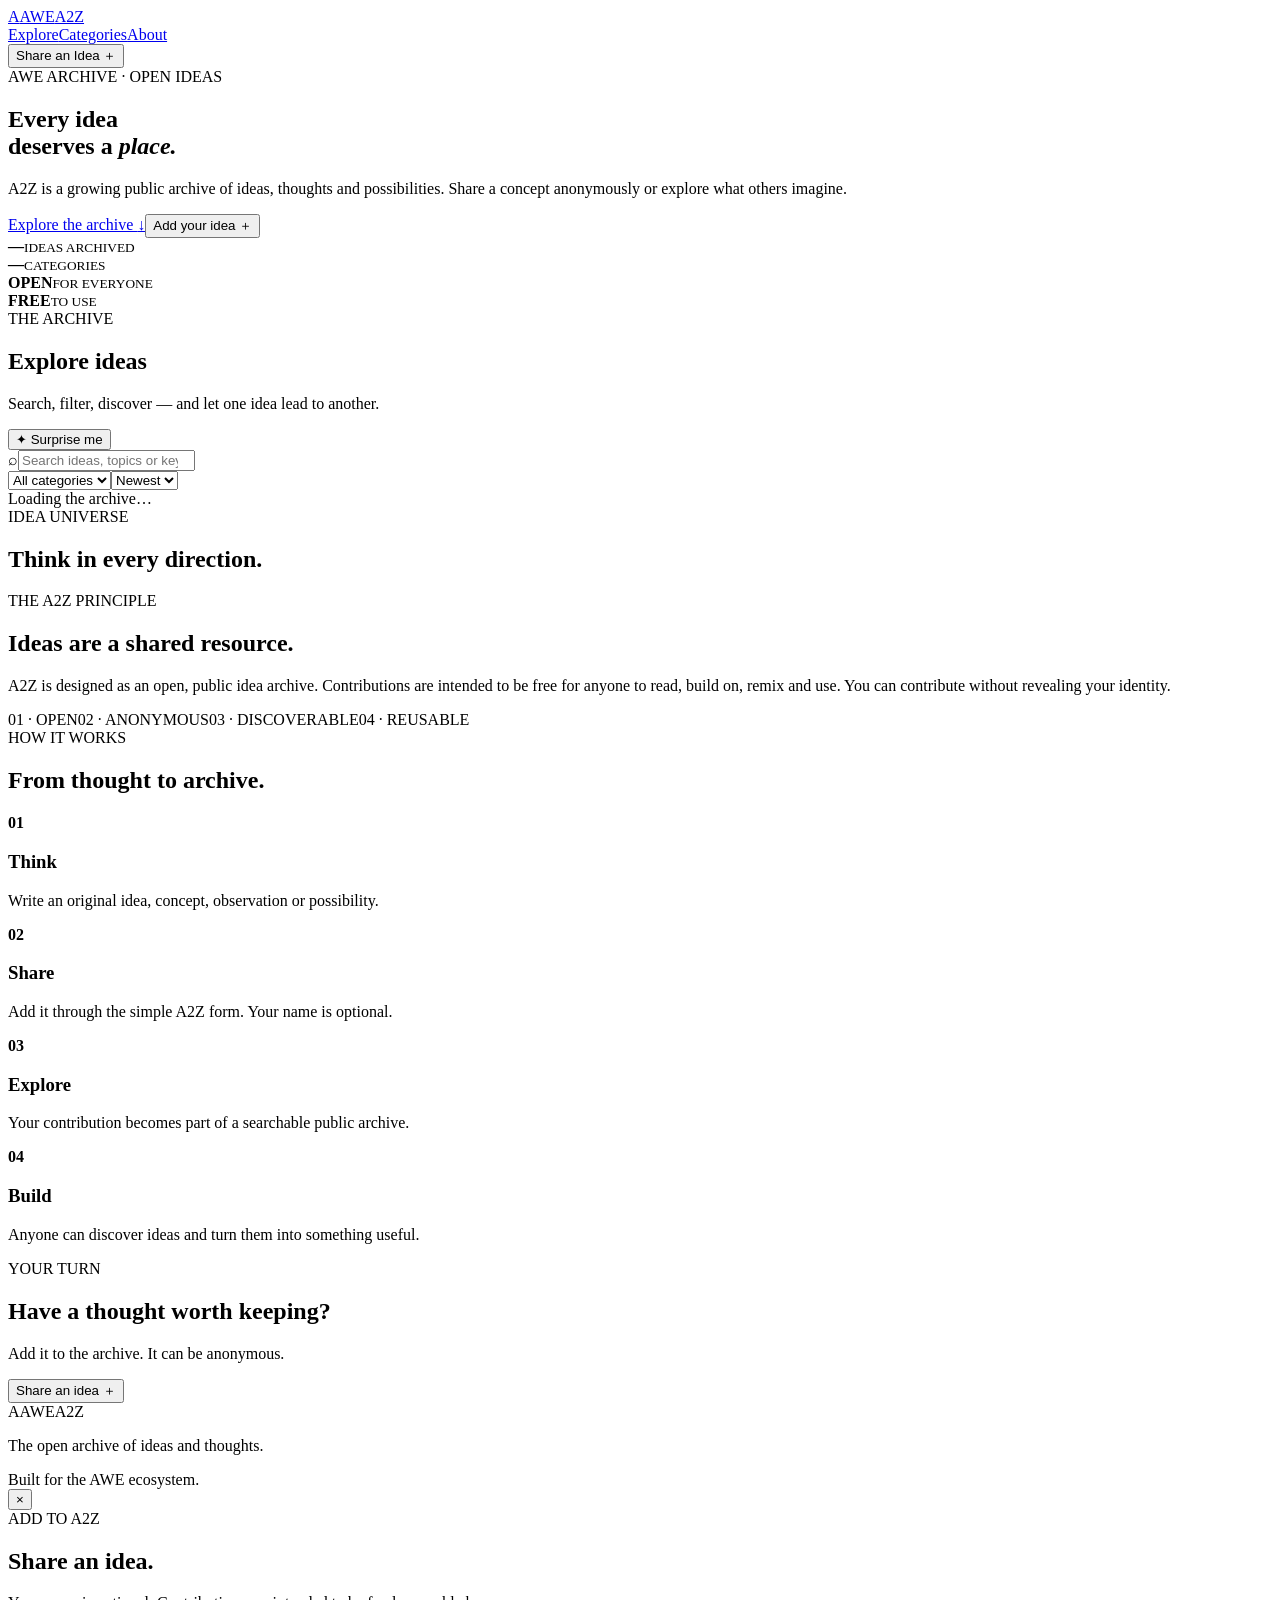
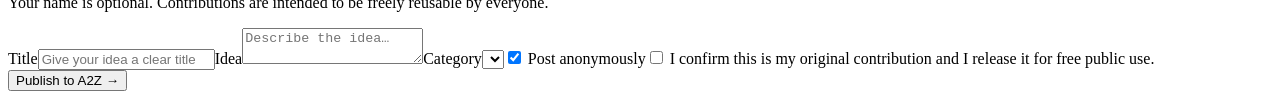
==== index.html @ e5ccdfbc "feat: create AWE A2Z idea archive UI" ====
<!doctype html>
<html lang="en">
<head>
<meta charset="utf-8">
<meta name="viewport" content="width=device-width,initial-scale=1">
<meta name="description" content="AWE A2Z — a global open idea and thought archive.">
<title>AWE A2Z — The Open Idea Archive</title>
<link rel="stylesheet" href="styles.css">
</head>
<body>
<div class="aurora aurora-a"></div><div class="aurora aurora-b"></div><div class="aurora aurora-c"></div>
<header class="nav glass">
  <a class="logo" href="#top"><span class="logo-mark">A</span><span>AWE<span class="accent">A2Z</span></span></a>
  <nav><a href="#ideas">Explore</a><a href="#categories">Categories</a><a href="#about">About</a></nav>
  <button class="btn btn-primary open-submit">Share an Idea <span>＋</span></button>
</header>
<main id="top">
<section class="hero">
  <div class="eyebrow">AWE ARCHIVE · OPEN IDEAS</div>
  <h1>Every idea<br>deserves a <em>place.</em></h1>
  <p class="hero-copy">A2Z is a growing public archive of ideas, thoughts and possibilities. Share a concept anonymously or explore what others imagine.</p>
  <div class="hero-actions"><a class="btn btn-primary" href="#ideas">Explore the archive <span>↓</span></a><button class="btn btn-glass open-submit">Add your idea <span>＋</span></button></div>
  <div class="stats glass"><div><strong id="count">—</strong><small>IDEAS ARCHIVED</small></div><div><strong id="catCount">—</strong><small>CATEGORIES</small></div><div><strong>OPEN</strong><small>FOR EVERYONE</small></div><div><strong>FREE</strong><small>TO USE</small></div></div>
</section>
<section id="ideas" class="section">
  <div class="section-head"><div><div class="eyebrow">THE ARCHIVE</div><h2>Explore ideas</h2><p>Search, filter, discover — and let one idea lead to another.</p></div><button class="shuffle glass-btn" id="randomBtn">✦ Surprise me</button></div>
  <div class="toolbar glass"><div class="search"><span>⌕</span><input id="search" type="search" placeholder="Search ideas, topics or keywords…"></div><select id="category"><option value="all">All categories</option></select><select id="sort"><option value="new">Newest</option><option value="old">Oldest</option><option value="az">A–Z</option></select></div>
  <div id="ideaGrid" class="idea-grid"><div class="loading glass">Loading the archive<span>…</span></div></div>
  <div id="empty" class="empty glass" hidden><div class="empty-symbol">⌁</div><h3>No ideas found</h3><p>Try another search, or be the first to add one.</p><button class="btn btn-primary open-submit">Share an idea</button></div>
</section>
<section id="categories" class="section categories-section"><div class="eyebrow">IDEA UNIVERSE</div><h2>Think in every direction.</h2><div id="categoryGrid" class="category-grid"></div></section>
<section id="about" class="section manifesto"><div class="manifesto-card glass"><div class="eyebrow">THE A2Z PRINCIPLE</div><h2>Ideas are a shared resource.</h2><p>A2Z is designed as an open, public idea archive. Contributions are intended to be free for anyone to read, build on, remix and use. You can contribute without revealing your identity.</p><div class="principles"><span>01 · OPEN</span><span>02 · ANONYMOUS</span><span>03 · DISCOVERABLE</span><span>04 · REUSABLE</span></div></div></section>
<section class="section how"><div class="eyebrow">HOW IT WORKS</div><h2>From thought to archive.</h2><div class="steps"><article class="step glass"><b>01</b><h3>Think</h3><p>Write an original idea, concept, observation or possibility.</p></article><article class="step glass"><b>02</b><h3>Share</h3><p>Add it through the simple A2Z form. Your name is optional.</p></article><article class="step glass"><b>03</b><h3>Explore</h3><p>Your contribution becomes part of a searchable public archive.</p></article><article class="step glass"><b>04</b><h3>Build</h3><p>Anyone can discover ideas and turn them into something useful.</p></article></div></section>
<section class="cta section"><div class="cta-card"><div><div class="eyebrow">YOUR TURN</div><h2>Have a thought worth keeping?</h2><p>Add it to the archive. It can be anonymous.</p></div><button class="btn btn-light open-submit">Share an idea <span>＋</span></button></div></section>
</main>
<footer><div class="logo"><span class="logo-mark">A</span><span>AWE<span class="accent">A2Z</span></span></div><p>The open archive of ideas and thoughts.</p><span>Built for the AWE ecosystem.</span></footer>
<div class="modal" id="submitModal" aria-hidden="true"><div class="modal-backdrop"></div><div class="modal-card glass"><button class="close" id="closeModal">×</button><div class="eyebrow">ADD TO A2Z</div><h2>Share an idea.</h2><p class="modal-note">Your name is optional. Contributions are intended to be freely reusable by everyone.</p><form id="ideaForm"><label>Title<input name="title" maxlength="120" required placeholder="Give your idea a clear title"></label><label>Idea<textarea name="idea" maxlength="5000" required placeholder="Describe the idea…"></textarea></label><label>Category<select name="category" id="formCategory" required></select></label><label class="check"><input type="checkbox" name="anonymous" checked> Post anonymously</label><label class="check"><input type="checkbox" name="freeuse" required> I confirm this is my original contribution and I release it for free public use.</label><div id="formStatus" class="form-status"></div><button class="btn btn-primary submit-btn" type="submit">Publish to A2Z <span>→</span></button></form></div></div>
<script src="app.js"></script>
</body></html>
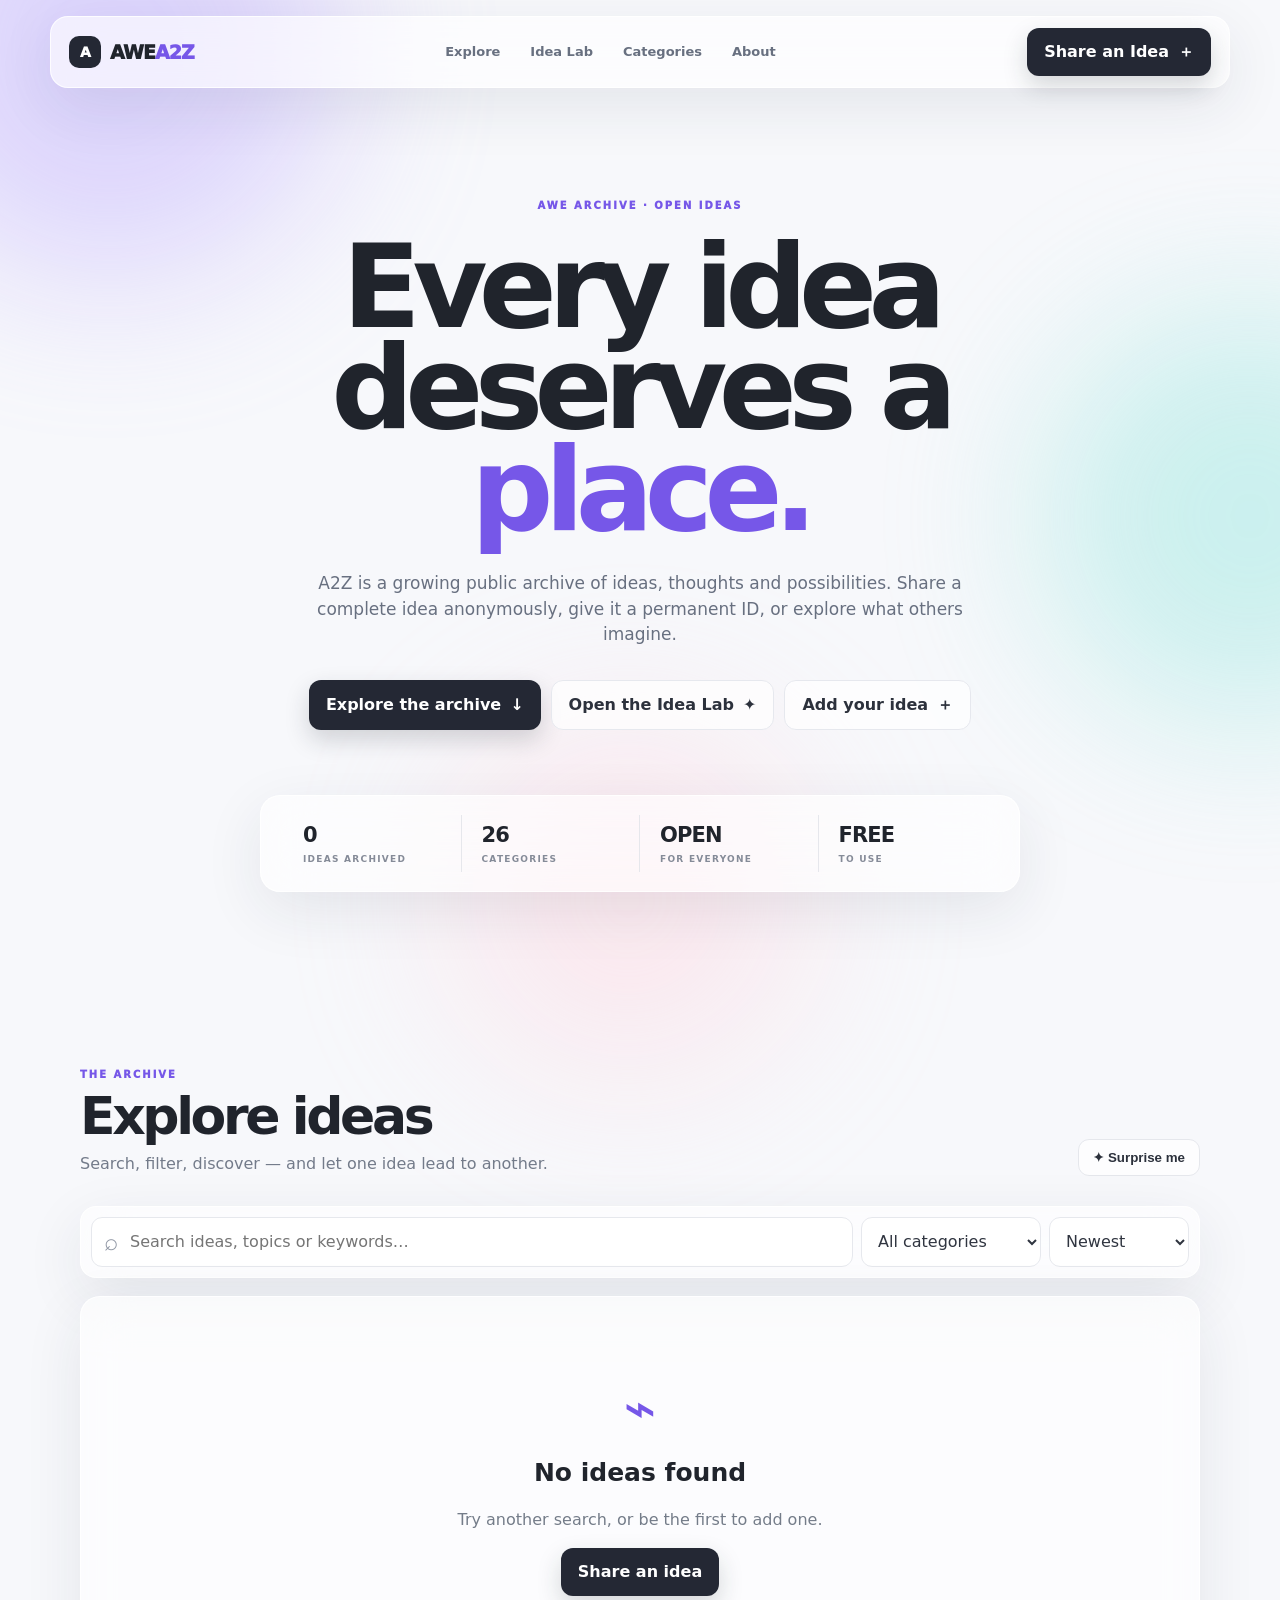
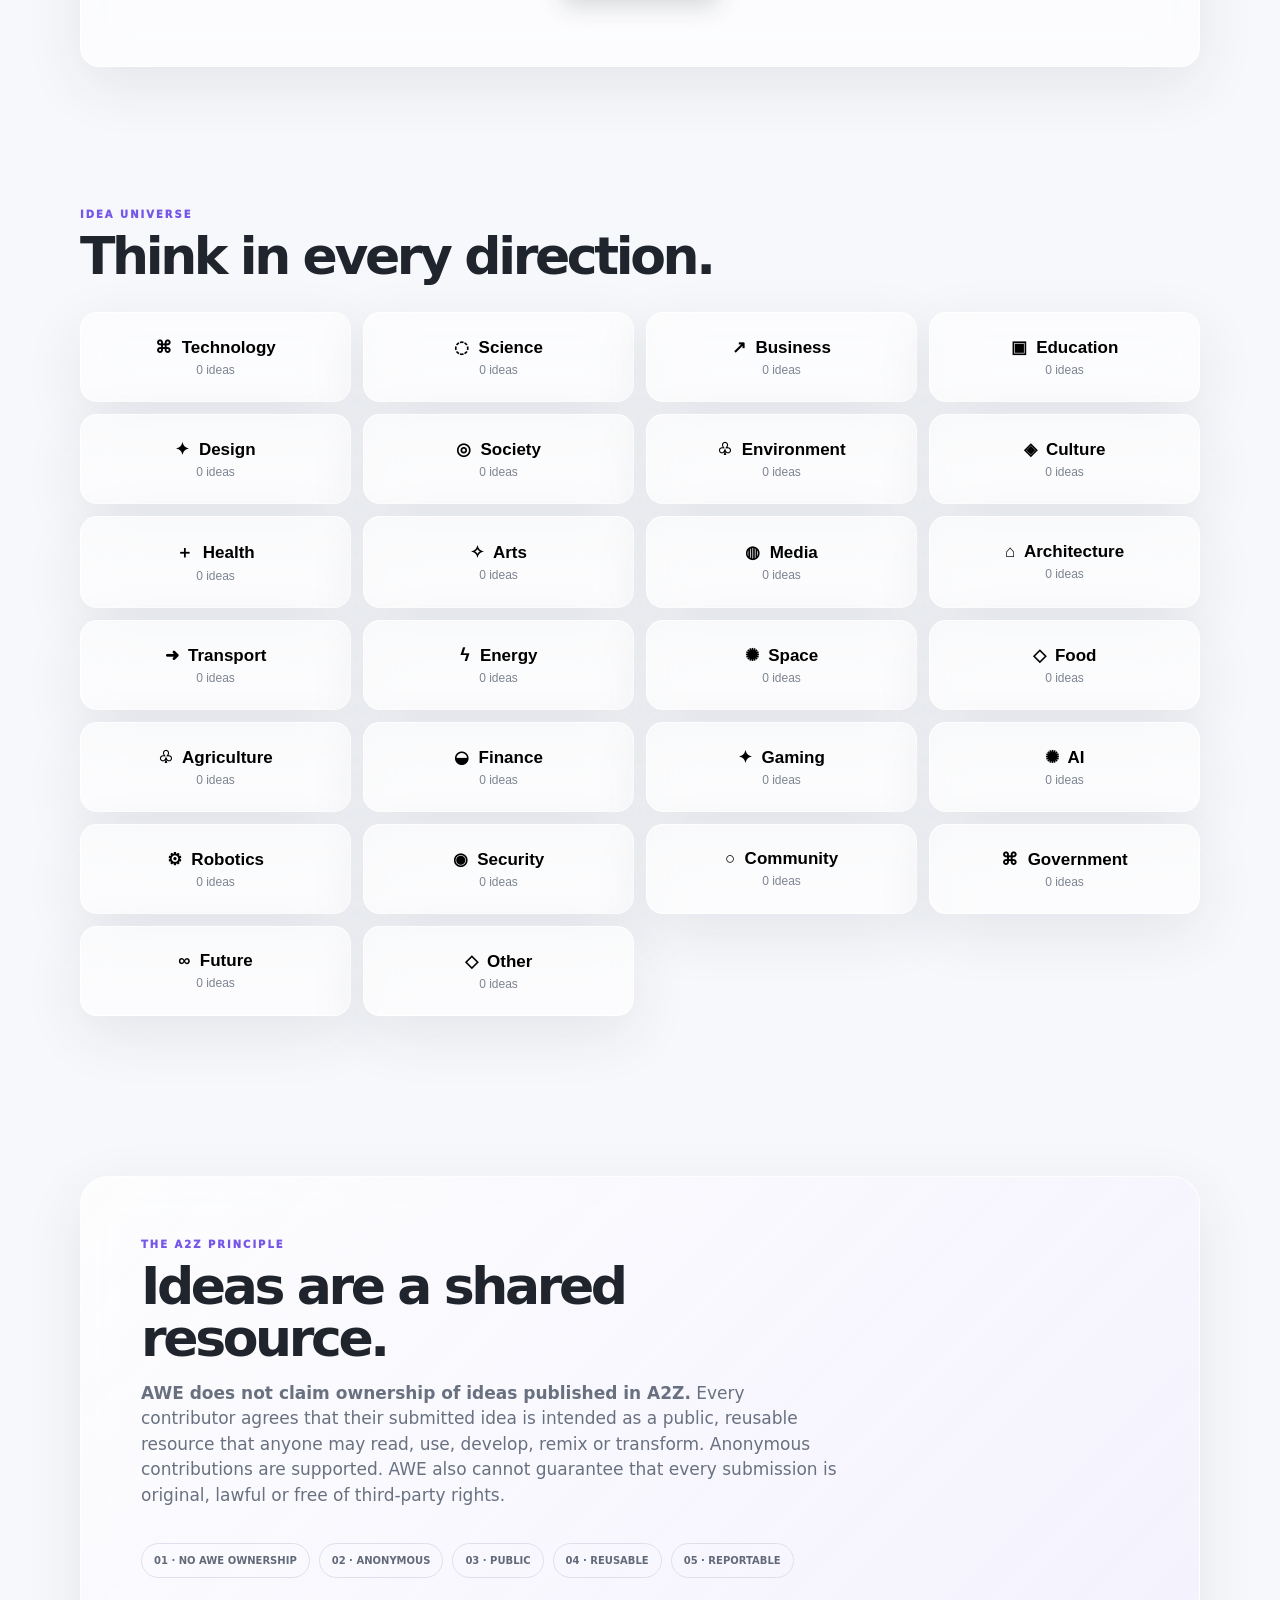
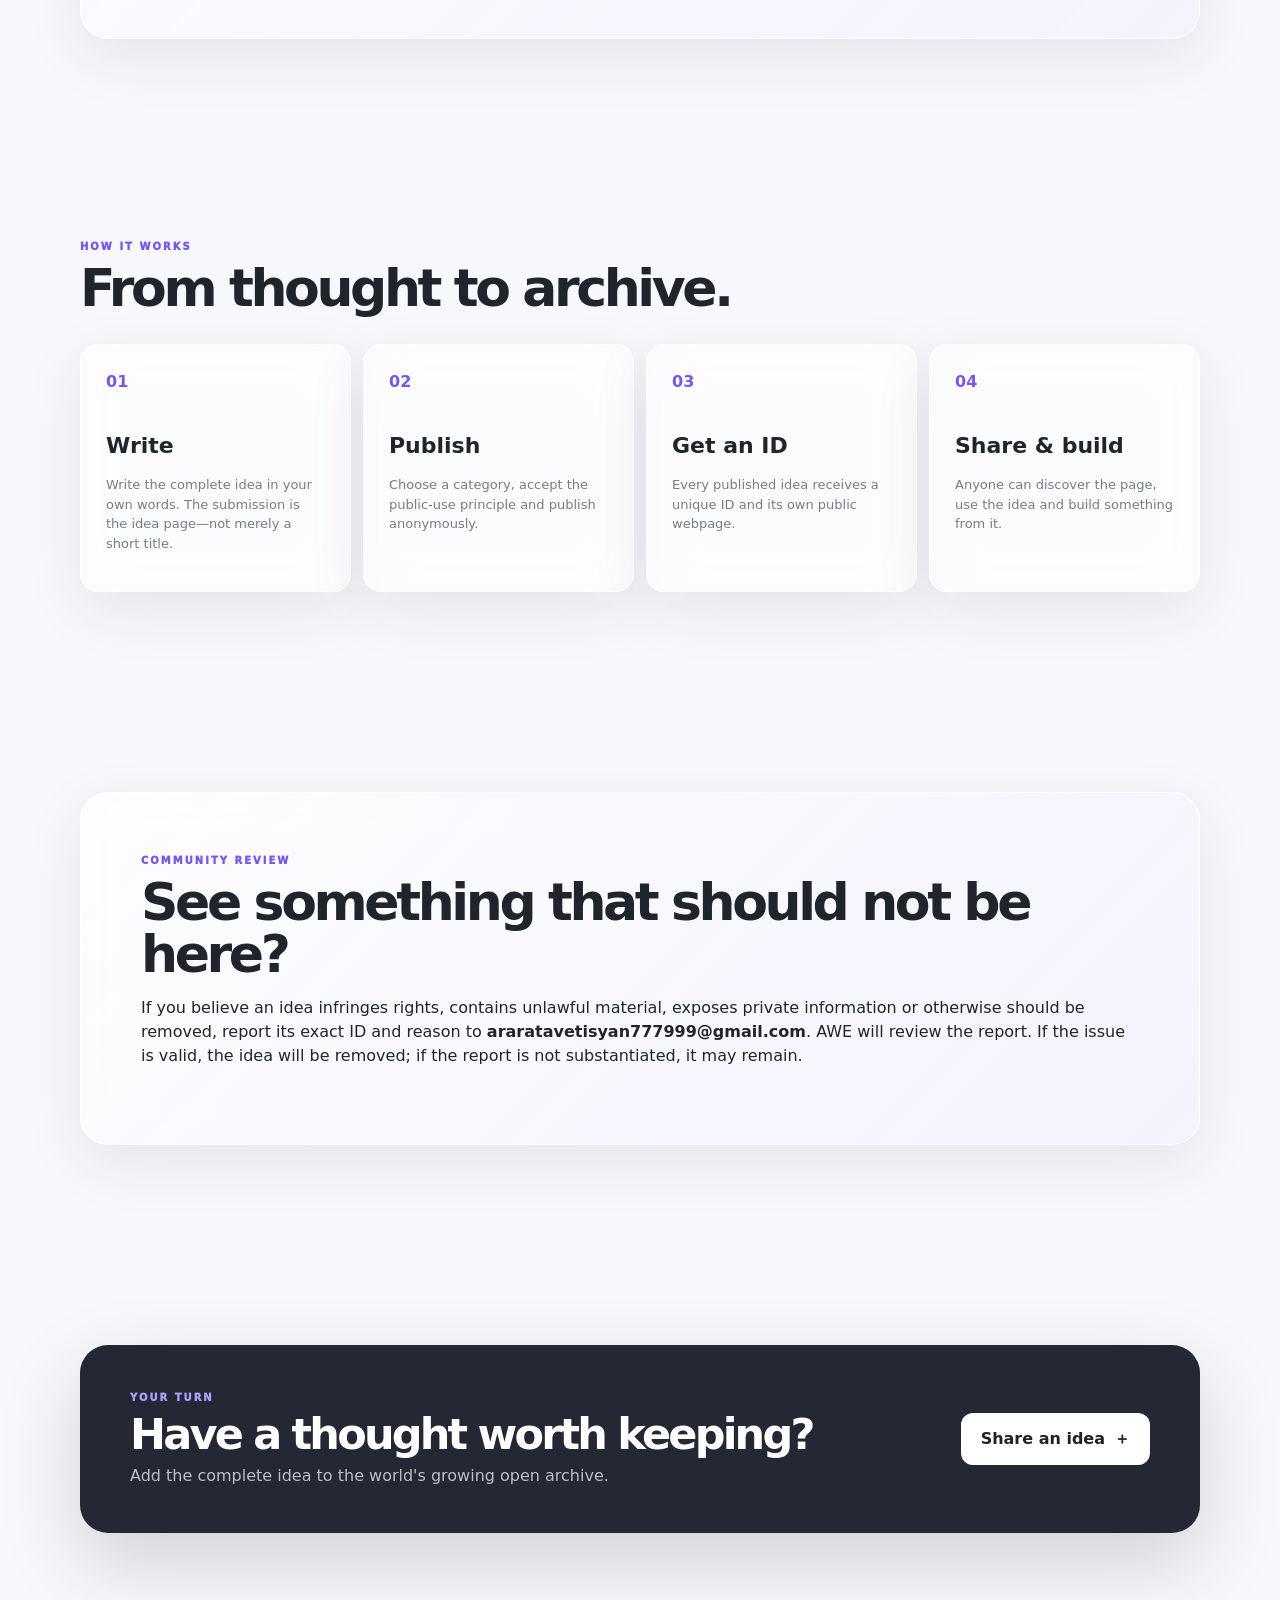
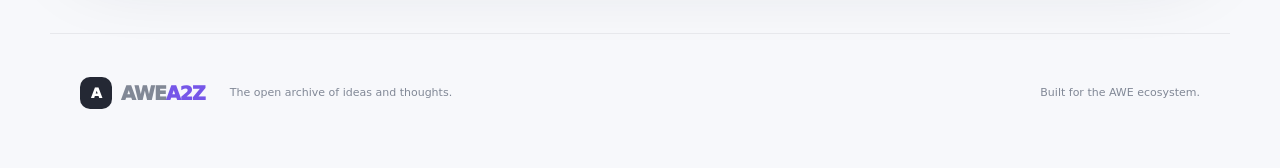
==== commit 59f4d3da: "feat: expand A2Z ownership, reporting, idea pages and idea lab navigation" ====
--- a/index.html
+++ b/index.html
@@ -1,39 +1,2 @@
 <!doctype html>
-<html lang="en">
-<head>
-<meta charset="utf-8">
-<meta name="viewport" content="width=device-width,initial-scale=1">
-<meta name="description" content="AWE A2Z — a global open idea and thought archive.">
-<title>AWE A2Z — The Open Idea Archive</title>
-<link rel="stylesheet" href="styles.css">
-</head>
-<body>
-<div class="aurora aurora-a"></div><div class="aurora aurora-b"></div><div class="aurora aurora-c"></div>
-<header class="nav glass">
-  <a class="logo" href="#top"><span class="logo-mark">A</span><span>AWE<span class="accent">A2Z</span></span></a>
-  <nav><a href="#ideas">Explore</a><a href="#categories">Categories</a><a href="#about">About</a></nav>
-  <button class="btn btn-primary open-submit">Share an Idea <span>＋</span></button>
-</header>
-<main id="top">
-<section class="hero">
-  <div class="eyebrow">AWE ARCHIVE · OPEN IDEAS</div>
-  <h1>Every idea<br>deserves a <em>place.</em></h1>
-  <p class="hero-copy">A2Z is a growing public archive of ideas, thoughts and possibilities. Share a concept anonymously or explore what others imagine.</p>
-  <div class="hero-actions"><a class="btn btn-primary" href="#ideas">Explore the archive <span>↓</span></a><button class="btn btn-glass open-submit">Add your idea <span>＋</span></button></div>
-  <div class="stats glass"><div><strong id="count">—</strong><small>IDEAS ARCHIVED</small></div><div><strong id="catCount">—</strong><small>CATEGORIES</small></div><div><strong>OPEN</strong><small>FOR EVERYONE</small></div><div><strong>FREE</strong><small>TO USE</small></div></div>
-</section>
-<section id="ideas" class="section">
-  <div class="section-head"><div><div class="eyebrow">THE ARCHIVE</div><h2>Explore ideas</h2><p>Search, filter, discover — and let one idea lead to another.</p></div><button class="shuffle glass-btn" id="randomBtn">✦ Surprise me</button></div>
-  <div class="toolbar glass"><div class="search"><span>⌕</span><input id="search" type="search" placeholder="Search ideas, topics or keywords…"></div><select id="category"><option value="all">All categories</option></select><select id="sort"><option value="new">Newest</option><option value="old">Oldest</option><option value="az">A–Z</option></select></div>
-  <div id="ideaGrid" class="idea-grid"><div class="loading glass">Loading the archive<span>…</span></div></div>
-  <div id="empty" class="empty glass" hidden><div class="empty-symbol">⌁</div><h3>No ideas found</h3><p>Try another search, or be the first to add one.</p><button class="btn btn-primary open-submit">Share an idea</button></div>
-</section>
-<section id="categories" class="section categories-section"><div class="eyebrow">IDEA UNIVERSE</div><h2>Think in every direction.</h2><div id="categoryGrid" class="category-grid"></div></section>
-<section id="about" class="section manifesto"><div class="manifesto-card glass"><div class="eyebrow">THE A2Z PRINCIPLE</div><h2>Ideas are a shared resource.</h2><p>A2Z is designed as an open, public idea archive. Contributions are intended to be free for anyone to read, build on, remix and use. You can contribute without revealing your identity.</p><div class="principles"><span>01 · OPEN</span><span>02 · ANONYMOUS</span><span>03 · DISCOVERABLE</span><span>04 · REUSABLE</span></div></div></section>
-<section class="section how"><div class="eyebrow">HOW IT WORKS</div><h2>From thought to archive.</h2><div class="steps"><article class="step glass"><b>01</b><h3>Think</h3><p>Write an original idea, concept, observation or possibility.</p></article><article class="step glass"><b>02</b><h3>Share</h3><p>Add it through the simple A2Z form. Your name is optional.</p></article><article class="step glass"><b>03</b><h3>Explore</h3><p>Your contribution becomes part of a searchable public archive.</p></article><article class="step glass"><b>04</b><h3>Build</h3><p>Anyone can discover ideas and turn them into something useful.</p></article></div></section>
-<section class="cta section"><div class="cta-card"><div><div class="eyebrow">YOUR TURN</div><h2>Have a thought worth keeping?</h2><p>Add it to the archive. It can be anonymous.</p></div><button class="btn btn-light open-submit">Share an idea <span>＋</span></button></div></section>
-</main>
-<footer><div class="logo"><span class="logo-mark">A</span><span>AWE<span class="accent">A2Z</span></span></div><p>The open archive of ideas and thoughts.</p><span>Built for the AWE ecosystem.</span></footer>
-<div class="modal" id="submitModal" aria-hidden="true"><div class="modal-backdrop"></div><div class="modal-card glass"><button class="close" id="closeModal">×</button><div class="eyebrow">ADD TO A2Z</div><h2>Share an idea.</h2><p class="modal-note">Your name is optional. Contributions are intended to be freely reusable by everyone.</p><form id="ideaForm"><label>Title<input name="title" maxlength="120" required placeholder="Give your idea a clear title"></label><label>Idea<textarea name="idea" maxlength="5000" required placeholder="Describe the idea…"></textarea></label><label>Category<select name="category" id="formCategory" required></select></label><label class="check"><input type="checkbox" name="anonymous" checked> Post anonymously</label><label class="check"><input type="checkbox" name="freeuse" required> I confirm this is my original contribution and I release it for free public use.</label><div id="formStatus" class="form-status"></div><button class="btn btn-primary submit-btn" type="submit">Publish to A2Z <span>→</span></button></form></div></div>
-<script src="app.js"></script>
-</body></html>
+<html lang="en"><head><meta charset="utf-8"><meta name="viewport" content="width=device-width,initial-scale=1"><meta name="description" content="AWE A2Z — a global open archive of ideas and thoughts."><title>AWE A2Z — The Open Idea Archive</title><link rel="stylesheet" href="styles.css"></head><body><div class="aurora aurora-a"></div><div class="aurora aurora-b"></div><div class="aurora aurora-c"></div><header class="nav glass"><a class="logo" href="#top"><span class="logo-mark">A</span><span>AWE<span class="accent">A2Z</span></span></a><nav><a href="#ideas">Explore</a><a href="idea-lab.html">Idea Lab</a><a href="#categories">Categories</a><a href="#about">About</a></nav><button class="btn btn-primary open-submit">Share an Idea <span>＋</span></button></header><main id="top"><section class="hero"><div class="eyebrow">AWE ARCHIVE · OPEN IDEAS</div><h1>Every idea<br>deserves a <em>place.</em></h1><p class="hero-copy">A2Z is a growing public archive of ideas, thoughts and possibilities. Share a complete idea anonymously, give it a permanent ID, or explore what others imagine.</p><div class="hero-actions"><a class="btn btn-primary" href="#ideas">Explore the archive <span>↓</span></a><a class="btn btn-glass" href="idea-lab.html">Open the Idea Lab <span>✦</span></a><button class="btn btn-glass open-submit">Add your idea <span>＋</span></button></div><div class="stats glass"><div><strong id="count">—</strong><small>IDEAS ARCHIVED</small></div><div><strong id="catCount">—</strong><small>CATEGORIES</small></div><div><strong>OPEN</strong><small>FOR EVERYONE</small></div><div><strong>FREE</strong><small>TO USE</small></div></div></section><section id="ideas" class="section"><div class="section-head"><div><div class="eyebrow">THE ARCHIVE</div><h2>Explore ideas</h2><p>Search, filter, discover — and let one idea lead to another.</p></div><button class="shuffle glass-btn" id="randomBtn">✦ Surprise me</button></div><div class="toolbar glass"><div class="search"><span>⌕</span><input id="search" type="search" placeholder="Search ideas, topics or keywords…"></div><select id="category"><option value="all">All categories</option></select><select id="sort"><option value="new">Newest</option><option value="old">Oldest</option><option value="az">A–Z</option></select></div><div id="ideaGrid" class="idea-grid"><div class="loading glass">Loading the archive<span>…</span></div></div><div id="empty" class="empty glass" hidden><div class="empty-symbol">⌁</div><h3>No ideas found</h3><p>Try another search, or be the first to add one.</p><button class="btn btn-primary open-submit">Share an idea</button></div></section><section id="categories" class="section categories-section"><div class="eyebrow">IDEA UNIVERSE</div><h2>Think in every direction.</h2><div id="categoryGrid" class="category-grid"></div></section><section id="about" class="section manifesto"><div class="manifesto-card glass"><div class="eyebrow">THE A2Z PRINCIPLE</div><h2>Ideas are a shared resource.</h2><p><strong>AWE does not claim ownership of ideas published in A2Z.</strong> Every contributor agrees that their submitted idea is intended as a public, reusable resource that anyone may read, use, develop, remix or transform. Anonymous contributions are supported. AWE also cannot guarantee that every submission is original, lawful or free of third-party rights.</p><div class="principles"><span>01 · NO AWE OWNERSHIP</span><span>02 · ANONYMOUS</span><span>03 · PUBLIC</span><span>04 · REUSABLE</span><span>05 · REPORTABLE</span></div></div></section><section class="section how"><div class="eyebrow">HOW IT WORKS</div><h2>From thought to archive.</h2><div class="steps"><article class="step glass"><b>01</b><h3>Write</h3><p>Write the complete idea in your own words. The submission is the idea page—not merely a short title.</p></article><article class="step glass"><b>02</b><h3>Publish</h3><p>Choose a category, accept the public-use principle and publish anonymously.</p></article><article class="step glass"><b>03</b><h3>Get an ID</h3><p>Every published idea receives a unique ID and its own public webpage.</p></article><article class="step glass"><b>04</b><h3>Share & build</h3><p>Anyone can discover the page, use the idea and build something from it.</p></article></div></section><section class="section"><div class="manifesto-card glass"><div class="eyebrow">COMMUNITY REVIEW</div><h2>See something that should not be here?</h2><p>If you believe an idea infringes rights, contains unlawful material, exposes private information or otherwise should be removed, report its exact ID and reason to <strong>araratavetisyan777999@gmail.com</strong>. AWE will review the report. If the issue is valid, the idea will be removed; if the report is not substantiated, it may remain.</p></div></section><section class="cta section"><div class="cta-card"><div><div class="eyebrow">YOUR TURN</div><h2>Have a thought worth keeping?</h2><p>Add the complete idea to the world's growing open archive.</p></div><button class="btn btn-light open-submit">Share an idea <span>＋</span></button></div></section></main><footer><div class="logo"><span class="logo-mark">A</span><span>AWE<span class="accent">A2Z</span></span></div><p>The open archive of ideas and thoughts.</p><span>Built for the AWE ecosystem.</span></footer><div class="modal" id="submitModal" aria-hidden="true"><div class="modal-backdrop"></div><div class="modal-card glass"><button class="close" id="closeModal">×</button><div class="eyebrow">ADD TO A2Z</div><h2>Share an idea.</h2><p class="modal-note">Write the complete idea. Your name is never required. AWE claims no ownership of the idea you submit; the contribution is intended for free public use.</p><form id="ideaForm"><label>Title<input name="title" maxlength="120" required placeholder="Give your idea a clear title"></label><label>Complete idea<textarea name="idea" maxlength="50000" required placeholder="Write the complete idea here. Explain what it is, how it could work, who it helps, or any details that make the idea understandable."></textarea></label><label>Category<select name="category" id="formCategory" required></select></label><label class="check"><input type="checkbox" name="anonymous" checked> Publish anonymously</label><label class="check"><input type="checkbox" name="freeuse" required> I confirm that I am submitting this contribution for free public use and that I have the right to submit the material.</label><div id="formStatus" class="form-status"></div><button class="btn btn-primary submit-btn" type="submit">Publish to A2Z <span>→</span></button></form></div></div><script src="app.js"></script></body></html>
--- a/styles.css
+++ b/styles.css
@@ -0,0 +1 @@
+*{box-sizing:border-box}html{scroll-behavior:smooth}body{margin:0;color:#20242c;background:#f7f8fb;font-family:Inter,ui-sans-serif,system-ui,-apple-system,BlinkMacSystemFont,"Segoe UI",sans-serif;line-height:1.5;overflow-x:hidden}.aurora{position:fixed;pointer-events:none;z-index:-1;border-radius:50%;filter:blur(80px);opacity:.42;animation:float 14s ease-in-out infinite}.aurora-a{width:460px;height:460px;background:#b9a5ff;top:-180px;left:-120px}.aurora-b{width:420px;height:420px;background:#8fe5dd;top:34%;right:-180px;animation-delay:-5s}.aurora-c{width:360px;height:360px;background:#ffd4df;bottom:-180px;left:35%;animation-delay:-9s}@keyframes float{50%{transform:translate(30px,40px) scale(1.08)}}a{text-decoration:none;color:inherit}.glass{background:rgba(255,255,255,.62);border:1px solid rgba(255,255,255,.82);box-shadow:0 18px 60px rgba(38,45,70,.09);backdrop-filter:blur(24px);-webkit-backdrop-filter:blur(24px)}.nav{height:72px;position:sticky;top:16px;z-index:20;max-width:1180px;margin:16px auto 0;border-radius:18px;padding:0 18px;display:flex;align-items:center;justify-content:space-between}.logo{display:flex;align-items:center;gap:9px;font-weight:950;letter-spacing:-.05em;font-size:19px}.logo-mark{width:32px;height:32px;border-radius:10px;display:grid;place-items:center;background:#242834;color:white;font-size:14px}.accent{color:#7657e8}.nav nav{display:flex;gap:30px;font-size:13px;font-weight:700;color:#687080}.nav nav a:hover{color:#222}.btn{border:0;cursor:pointer;font:inherit;font-weight:850;border-radius:12px;padding:12px 17px;display:inline-flex;gap:9px;align-items:center;justify-content:center;transition:.2s}.btn-primary{background:#242834;color:#fff;box-shadow:0 10px 25px rgba(36,40,52,.18)}.btn-primary:hover{transform:translateY(-2px);box-shadow:0 15px 30px rgba(36,40,52,.24)}.btn-glass,.glass-btn{background:rgba(255,255,255,.7);border:1px solid #e6e8ee;color:#2c313c}.btn-light{background:#fff;color:#222;padding:14px 20px}.hero{max-width:1180px;margin:auto;padding:110px 30px 75px;text-align:center}.eyebrow{font-size:10px;letter-spacing:.2em;font-weight:950;color:#7657e8}.hero h1{font-size:clamp(62px,9vw,118px);line-height:.88;letter-spacing:-.075em;margin:24px auto 30px;max-width:900px}.hero h1 em{font-style:normal;color:#7657e8}.hero-copy{max-width:650px;margin:auto;color:#687080;font-size:17px}.hero-actions{display:flex;justify-content:center;gap:10px;margin:32px 0 65px}.stats{max-width:760px;margin:auto;border-radius:20px;padding:19px 22px;display:grid;grid-template-columns:repeat(4,1fr);text-align:left}.stats div{padding:5px 20px;border-right:1px solid #e6e7ec}.stats div:last-child{border:0}.stats strong{font-size:21px;letter-spacing:-.04em}.stats small{display:block;color:#858b98;font-size:9px;letter-spacing:.14em;font-weight:850;margin-top:2px}.section{max-width:1180px;margin:auto;padding:100px 30px}.section-head{display:flex;align-items:end;justify-content:space-between;gap:20px;margin-bottom:30px}.section h2{font-size:52px;line-height:1;letter-spacing:-.065em;margin:8px 0}.section-head p{color:#737b8a;margin:10px 0 0}.shuffle{border:1px solid #e5e7ec;border-radius:11px;padding:10px 14px;cursor:pointer;font-weight:800}.toolbar{border-radius:16px;padding:10px;display:grid;grid-template-columns:1fr 180px 140px;gap:8px;margin-bottom:18px}.search{display:flex;align-items:center;background:#fff;border:1px solid #e6e8ed;border-radius:11px;padding:0 12px}.search span{font-size:24px;color:#9097a4}.search input,.toolbar select{border:0;outline:0;background:transparent;padding:12px;font:inherit;color:#303540;width:100%}.toolbar select{background:#fff;border:1px solid #e6e8ed;border-radius:11px}.idea-grid{display:grid;grid-template-columns:repeat(3,1fr);gap:14px}.idea{padding:22px;border-radius:18px;min-height:220px;display:flex;flex-direction:column;cursor:pointer;transition:.2s}.idea:hover{transform:translateY(-4px);box-shadow:0 24px 60px rgba(38,45,70,.13)}.idea-top{display:flex;justify-content:space-between;gap:10px;color:#8a91a0;font-size:11px}.idea-symbol{width:42px;height:42px;border-radius:12px;background:linear-gradient(135deg,#eee9ff,#e5faf7);display:grid;place-items:center;color:#7657e8;font-weight:950;margin-bottom:25px}.idea h3{font-size:20px;line-height:1.15;margin:0 0 8px;letter-spacing:-.035em}.idea p{font-size:13px;color:#707887;margin:0}.pill{margin-top:auto;padding-top:20px;color:#7657e8;font-size:10px;font-weight:900;letter-spacing:.08em}.loading{grid-column:1/-1;border-radius:18px;padding:70px;text-align:center;color:#737b8a}.empty{padding:70px;text-align:center;border-radius:20px}.empty-symbol{font-size:55px;color:#7657e8}.empty h3{margin:5px 0;font-size:25px}.empty p{color:#747c89}.categories-section{padding-top:40px}.category-grid{display:grid;grid-template-columns:repeat(4,1fr);gap:12px;margin-top:30px}.category{padding:24px;border-radius:17px;cursor:pointer;transition:.2s}.category:hover{transform:translateY(-3px)}.category b{font-size:17px}.category span{display:block;color:#7d8491;font-size:12px;margin-top:5px}.manifesto{padding-top:60px}.manifesto-card{border-radius:28px;padding:60px;background:linear-gradient(135deg,rgba(255,255,255,.74),rgba(242,239,255,.68))}.manifesto h2{max-width:650px}.manifesto p{max-width:700px;color:#697180;font-size:17px}.principles{display:flex;flex-wrap:wrap;gap:9px;margin-top:35px}.principles span{padding:9px 12px;border:1px solid #dddfea;border-radius:999px;font-size:10px;font-weight:900;color:#626a79}.steps{display:grid;grid-template-columns:repeat(4,1fr);gap:12px;margin-top:30px}.step{padding:25px;border-radius:18px}.step b{color:#7657e8}.step h3{font-size:22px;margin:35px 0 5px}.step p{color:#747c89;font-size:13px}.cta-card{border-radius:28px;padding:45px 50px;background:#242834;color:#fff;display:flex;justify-content:space-between;align-items:center;gap:30px;box-shadow:0 30px 80px rgba(36,40,52,.18)}.cta-card h2{margin:8px 0;font-size:43px}.cta-card p{color:#b9bfca;margin:0}.cta .eyebrow{color:#aaa0ff}footer{max-width:1180px;margin:auto;padding:40px 30px 55px;display:flex;align-items:center;gap:25px;color:#818896;font-size:11px;border-top:1px solid #e7e8ec}footer span:last-child{margin-left:auto}.modal{display:none;position:fixed;inset:0;z-index:50;padding:25px;align-items:center;justify-content:center}.modal.open{display:flex}.modal-backdrop{position:absolute;inset:0;background:rgba(20,23,31,.34);backdrop-filter:blur(8px)}.modal-card{position:relative;width:min(600px,100%);max-height:90vh;overflow:auto;border-radius:25px;padding:34px;background:rgba(255,255,255,.9)}.close{position:absolute;right:18px;top:14px;border:0;background:transparent;font-size:30px;color:#6e7582;cursor:pointer}.modal-card h2{font-size:40px;letter-spacing:-.06em;margin:8px 0}.modal-note{color:#737b89;font-size:13px;margin-bottom:25px}.modal-card label:not(.check){display:block;font-size:11px;font-weight:900;color:#535a67;margin:14px 0}.modal-card input:not([type=checkbox]),.modal-card textarea,.modal-card select{width:100%;margin-top:7px;border:1px solid #e1e4ea;border-radius:11px;background:#fff;padding:12px;font:inherit;outline:0}.modal-card textarea{min-height:150px;resize:vertical}.check{display:flex;gap:9px;align-items:flex-start;font-size:11px;color:#626a78;margin:12px 0}.check input{margin-top:2px}.form-status{font-size:12px;margin:15px 0;color:#7657e8}.submit-btn{width:100%;margin-top:8px}.idea-page{max-width:900px;margin:auto;padding:90px 30px 120px}.idea-view{border-radius:30px;padding:55px}.idea-page-head{display:flex;justify-content:space-between;gap:20px;align-items:center}.idea-id{font:700 11px ui-monospace,SFMono-Regular,monospace;color:#707887;border:1px solid #e2e5ea;border-radius:999px;padding:7px 10px}.idea-view>h1{font-size:clamp(45px,7vw,82px);line-height:.95;letter-spacing:-.07em;margin:22px 0}.idea-meta{display:flex;gap:10px;color:#7b8391;font-size:12px;border-bottom:1px solid #e6e8ed;padding-bottom:25px}.idea-body{font-size:19px;line-height:1.8;color:#3f4652;white-space:normal;padding:38px 0}.rights-note{padding:24px;border-radius:18px;background:linear-gradient(135deg,#f0edff,#eafaf7);border:1px solid #e2e3ee}.rights-note strong{font-size:16px}.rights-note p{color:#667080;font-size:13px;margin:7px 0 0}.report-box{margin-top:18px;padding:25px;border:1px solid #e1e4ea;border-radius:18px;display:flex;justify-content:space-between;align-items:center;gap:25px}.report-box h3{margin:5px 0}.report-box p{color:#747c89;font-size:12px;max-width:560px}.report-box .eyebrow{color:#b15c70}@media(max-width:850px){.nav nav{display:none}.idea-grid{grid-template-columns:1fr 1fr}.steps{grid-template-columns:1fr 1fr}.category-grid{grid-template-columns:1fr 1fr}.stats{grid-template-columns:1fr 1fr}.stats div{border-bottom:1px solid #e6e7ec}.toolbar{grid-template-columns:1fr 1fr}.search{grid-column:1/-1}.cta-card{flex-direction:column;align-items:flex-start}.report-box{flex-direction:column;align-items:flex-start}}@media(max-width:560px){.nav{top:8px;margin-top:8px}.nav .btn{padding:9px 11px;font-size:12px}.hero{padding-top:75px}.hero h1{font-size:62px}.hero-actions{flex-direction:column;align-items:stretch}.stats{grid-template-columns:1fr 1fr}.stats div{padding:12px}.idea-grid,.steps{grid-template-columns:1fr}.section h2{font-size:40px}.section-head{align-items:flex-start;flex-direction:column}.toolbar{grid-template-columns:1fr}.category-grid{grid-template-columns:1fr 1fr}.cta-card{padding:35px 25px}.cta-card h2{font-size:34px}footer{flex-wrap:wrap}footer span:last-child{margin-left:0;width:100%}.idea-page{padding:55px 16px}.idea-view{padding:28px 22px}.idea-page-head{align-items:flex-start;flex-direction:column}.idea-view>h1{font-size:48px}}
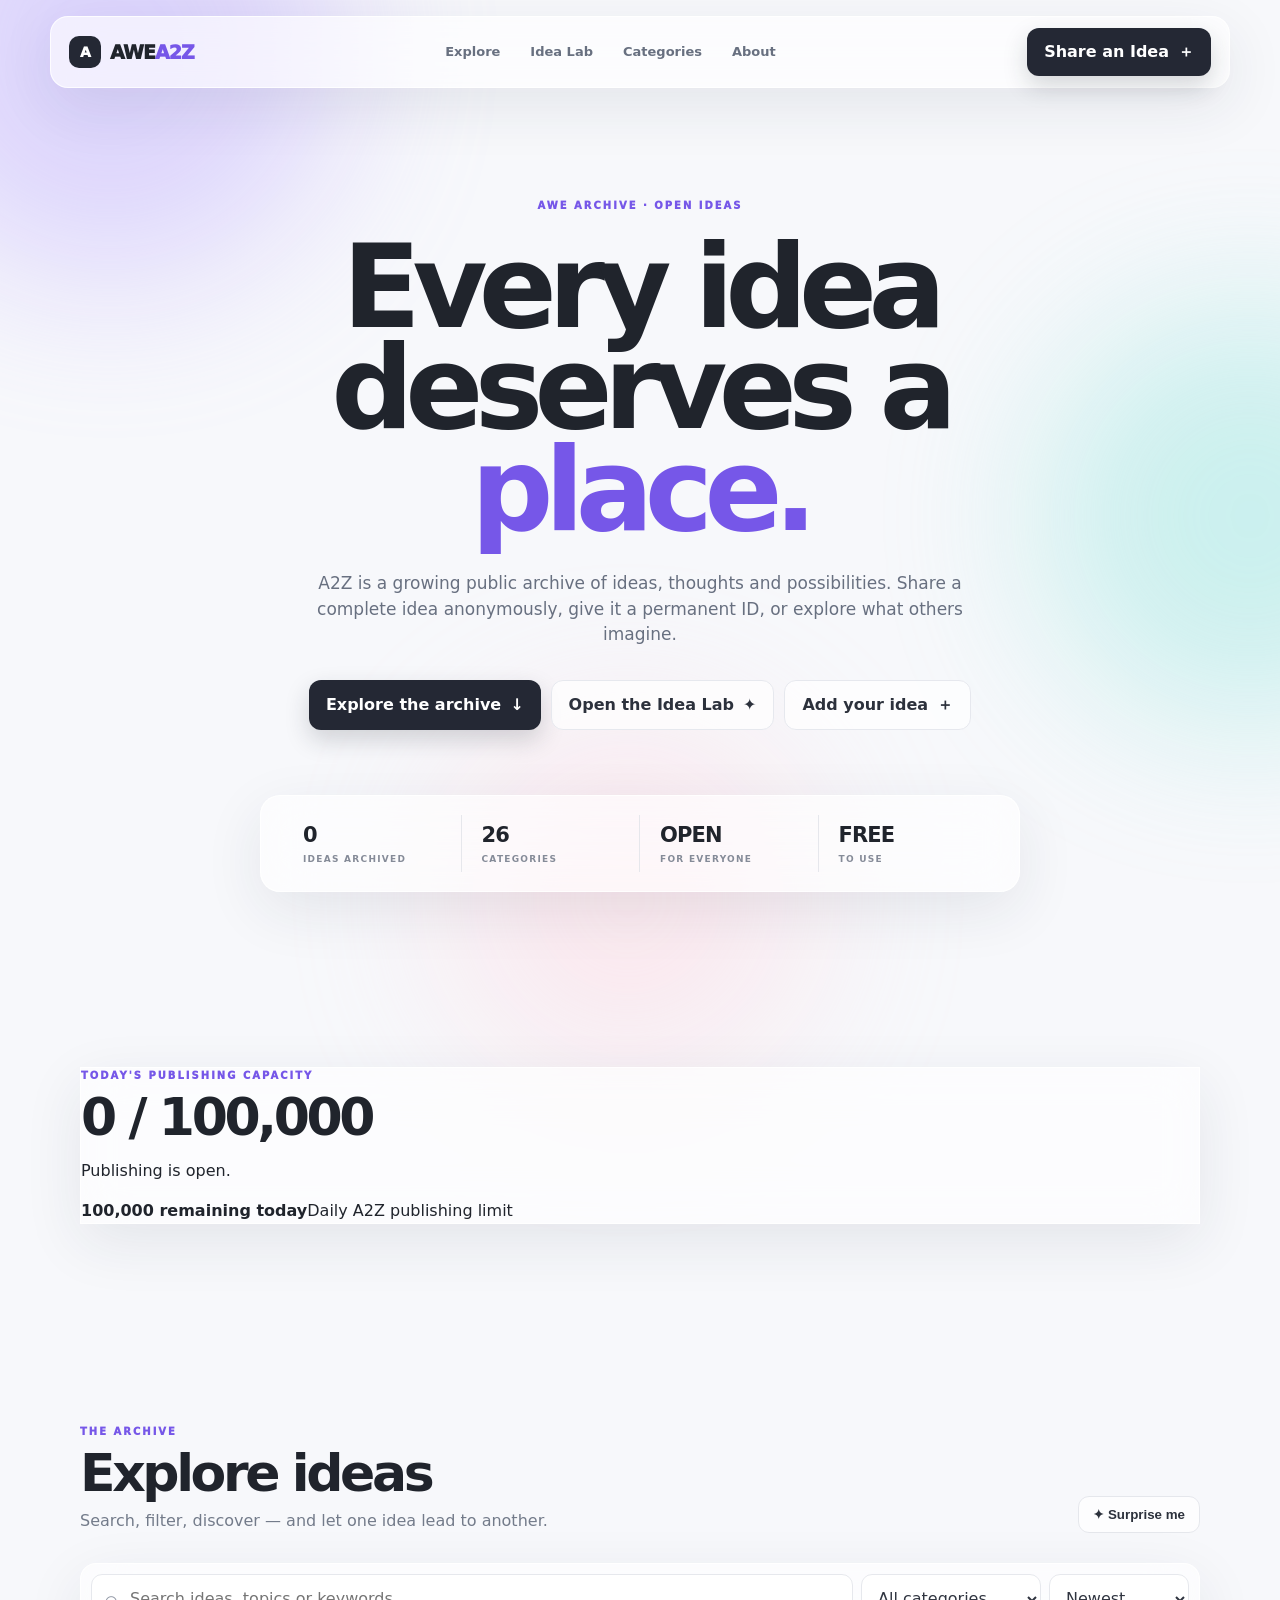
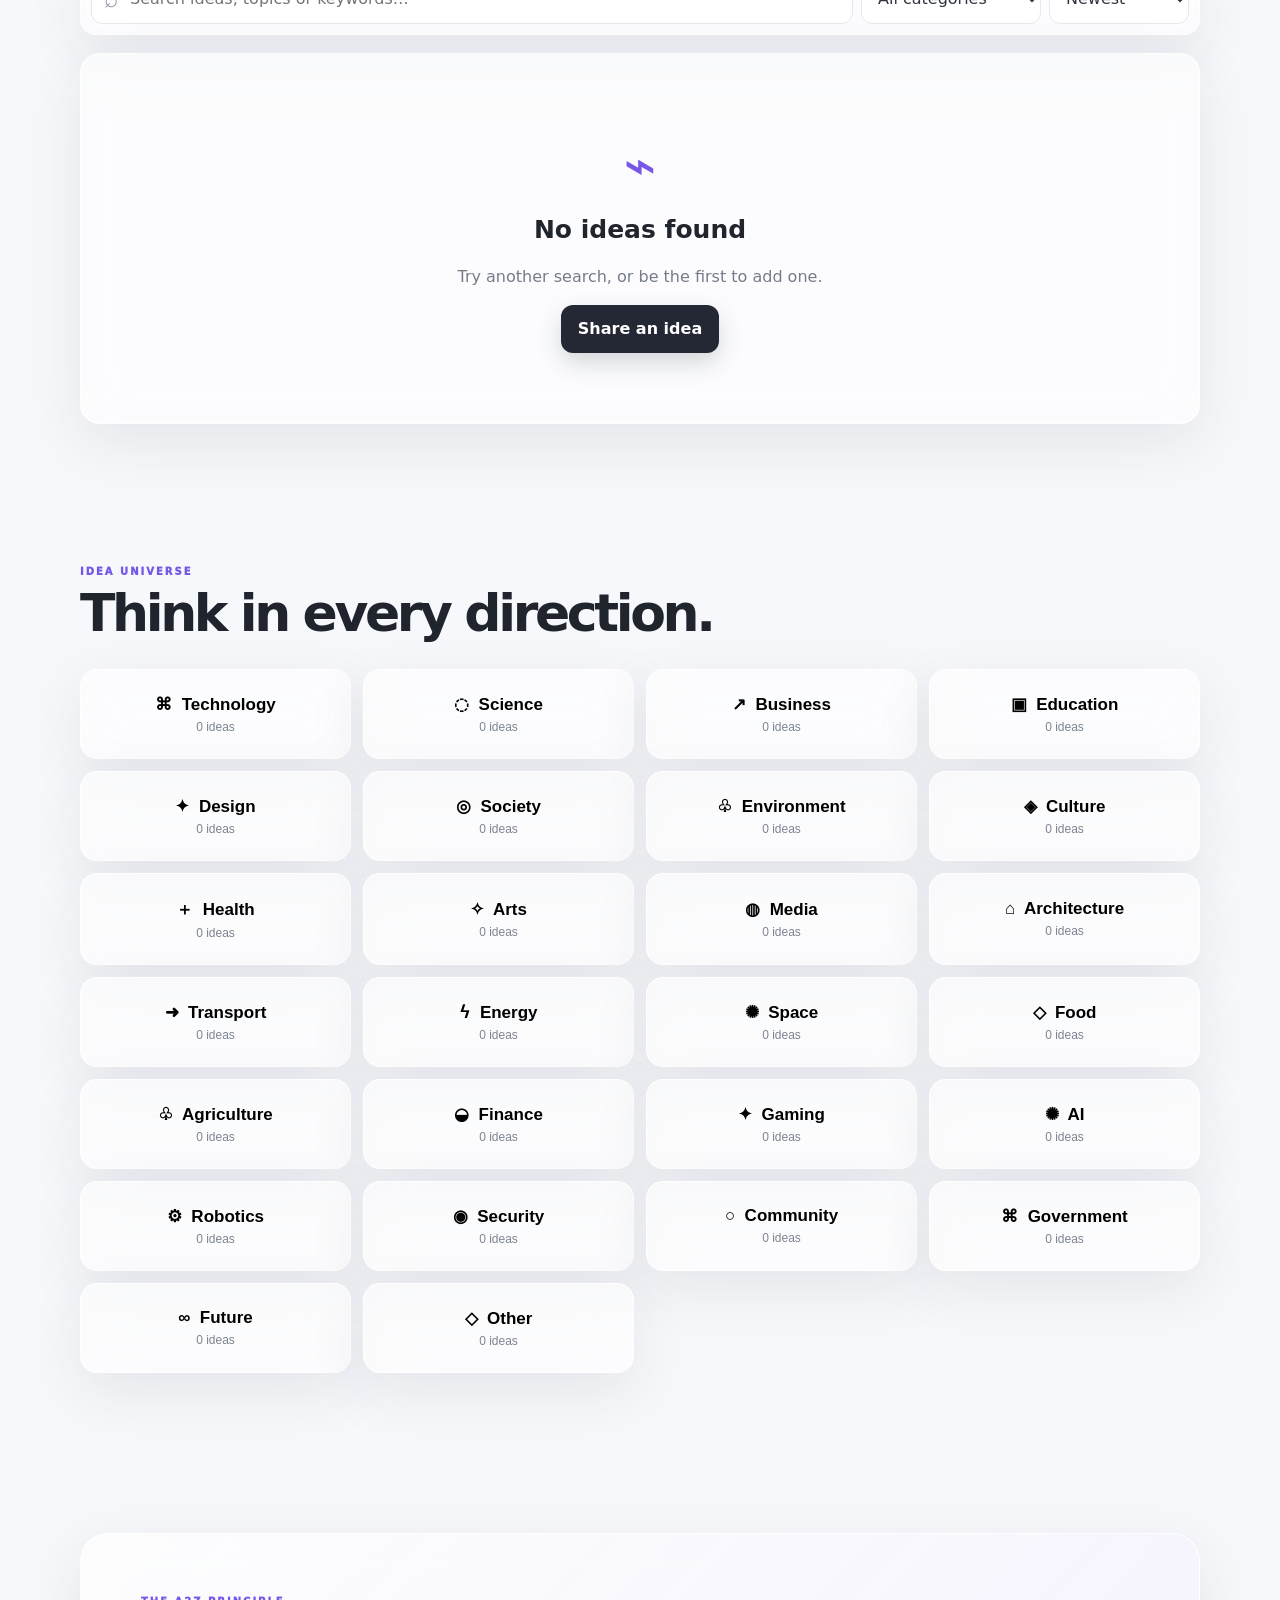
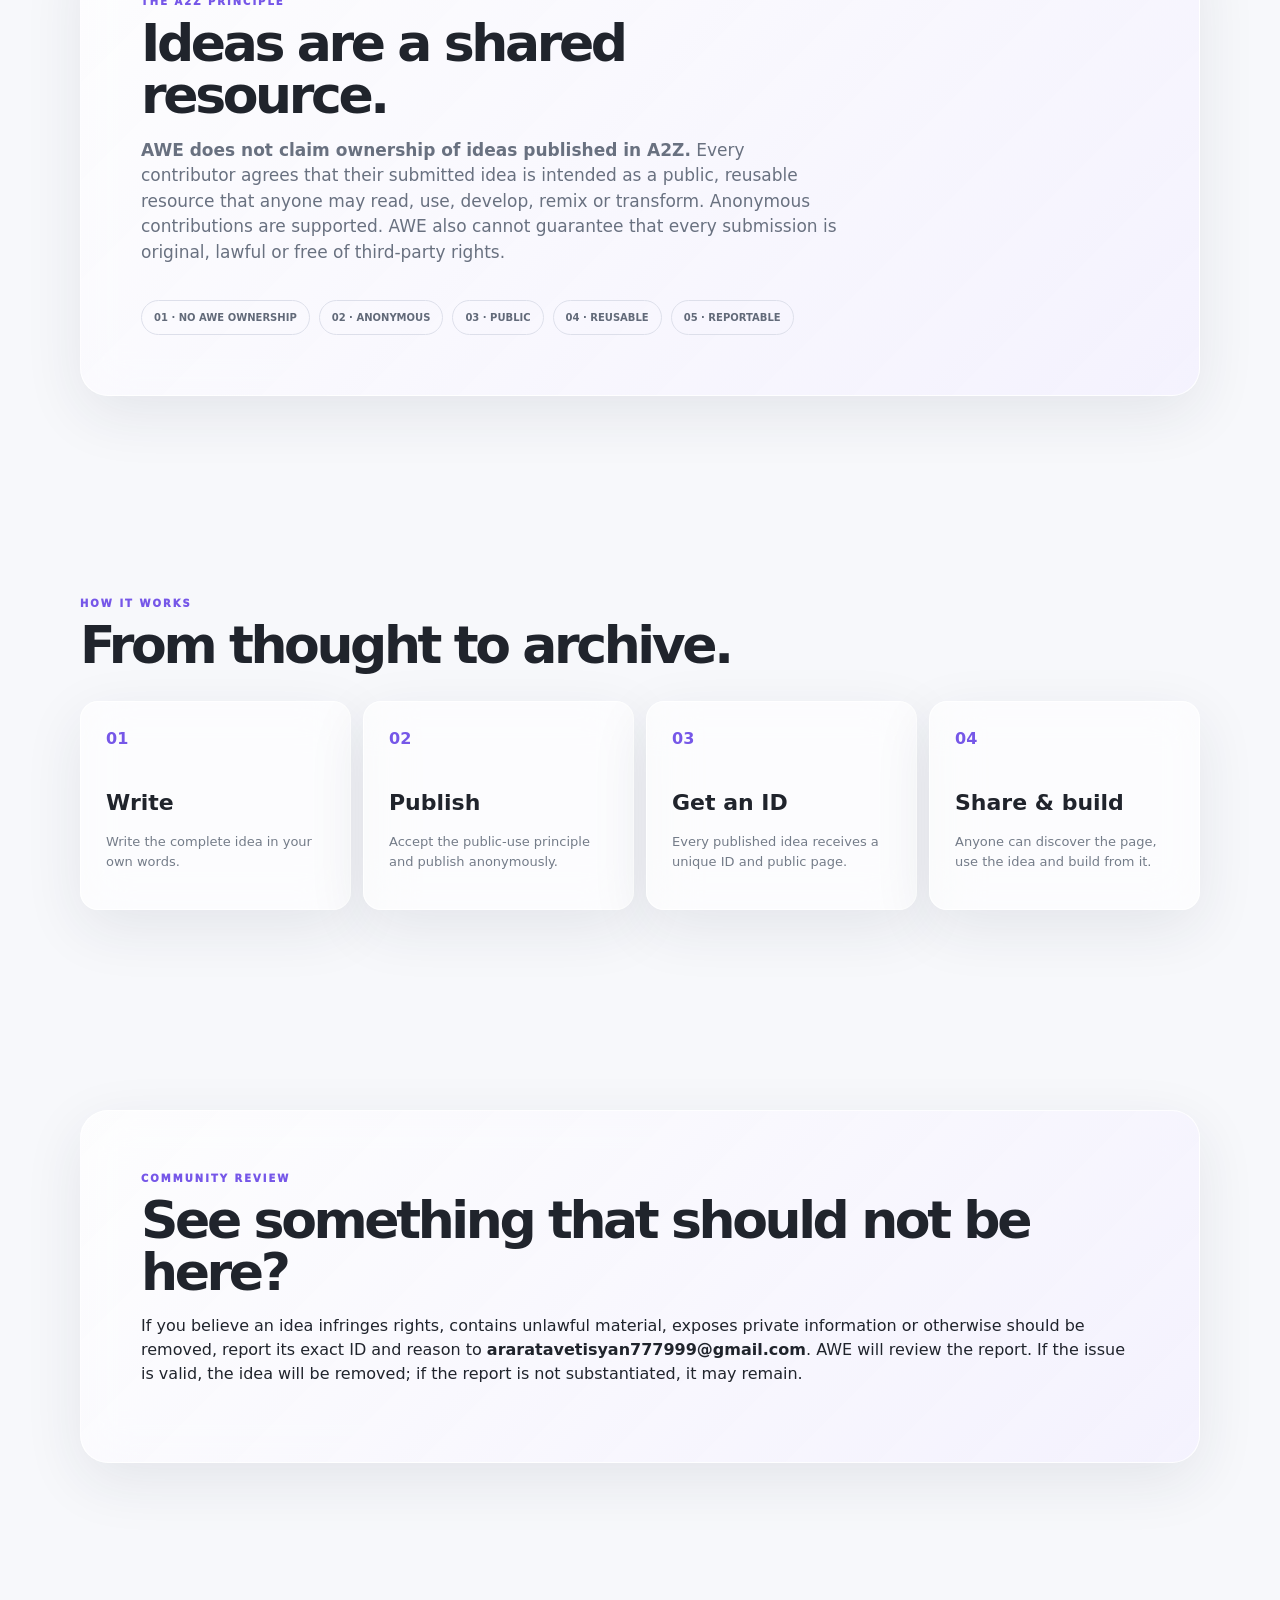
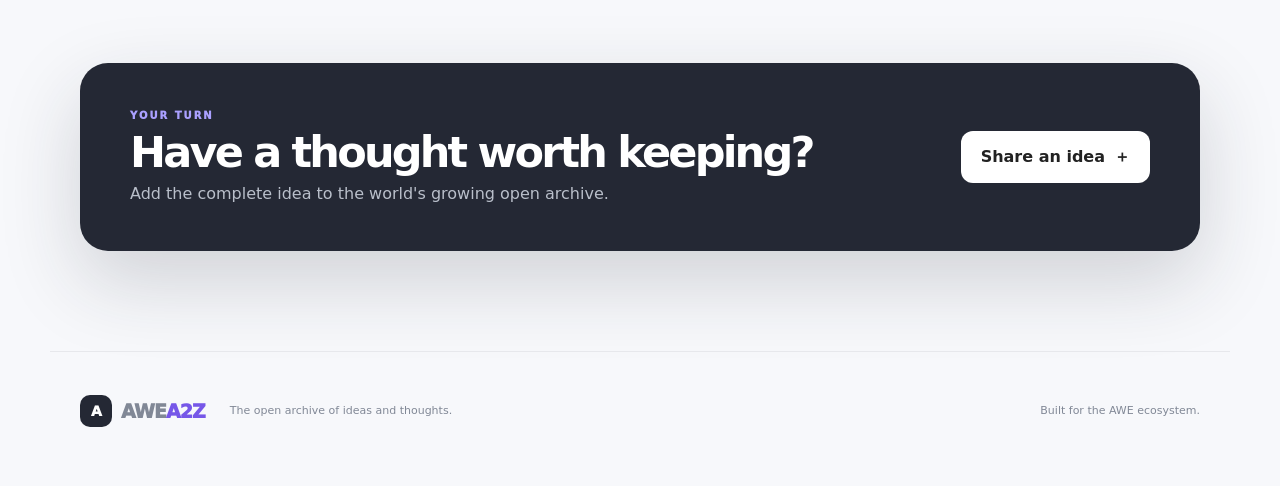
==== commit a4fd784f: "feat: add static daily publishing capacity display" ====
--- a/index.html
+++ b/index.html
@@ -1,2 +1,2 @@
 <!doctype html>
-<html lang="en"><head><meta charset="utf-8"><meta name="viewport" content="width=device-width,initial-scale=1"><meta name="description" content="AWE A2Z — a global open archive of ideas and thoughts."><title>AWE A2Z — The Open Idea Archive</title><link rel="stylesheet" href="styles.css"></head><body><div class="aurora aurora-a"></div><div class="aurora aurora-b"></div><div class="aurora aurora-c"></div><header class="nav glass"><a class="logo" href="#top"><span class="logo-mark">A</span><span>AWE<span class="accent">A2Z</span></span></a><nav><a href="#ideas">Explore</a><a href="idea-lab.html">Idea Lab</a><a href="#categories">Categories</a><a href="#about">About</a></nav><button class="btn btn-primary open-submit">Share an Idea <span>＋</span></button></header><main id="top"><section class="hero"><div class="eyebrow">AWE ARCHIVE · OPEN IDEAS</div><h1>Every idea<br>deserves a <em>place.</em></h1><p class="hero-copy">A2Z is a growing public archive of ideas, thoughts and possibilities. Share a complete idea anonymously, give it a permanent ID, or explore what others imagine.</p><div class="hero-actions"><a class="btn btn-primary" href="#ideas">Explore the archive <span>↓</span></a><a class="btn btn-glass" href="idea-lab.html">Open the Idea Lab <span>✦</span></a><button class="btn btn-glass open-submit">Add your idea <span>＋</span></button></div><div class="stats glass"><div><strong id="count">—</strong><small>IDEAS ARCHIVED</small></div><div><strong id="catCount">—</strong><small>CATEGORIES</small></div><div><strong>OPEN</strong><small>FOR EVERYONE</small></div><div><strong>FREE</strong><small>TO USE</small></div></div></section><section id="ideas" class="section"><div class="section-head"><div><div class="eyebrow">THE ARCHIVE</div><h2>Explore ideas</h2><p>Search, filter, discover — and let one idea lead to another.</p></div><button class="shuffle glass-btn" id="randomBtn">✦ Surprise me</button></div><div class="toolbar glass"><div class="search"><span>⌕</span><input id="search" type="search" placeholder="Search ideas, topics or keywords…"></div><select id="category"><option value="all">All categories</option></select><select id="sort"><option value="new">Newest</option><option value="old">Oldest</option><option value="az">A–Z</option></select></div><div id="ideaGrid" class="idea-grid"><div class="loading glass">Loading the archive<span>…</span></div></div><div id="empty" class="empty glass" hidden><div class="empty-symbol">⌁</div><h3>No ideas found</h3><p>Try another search, or be the first to add one.</p><button class="btn btn-primary open-submit">Share an idea</button></div></section><section id="categories" class="section categories-section"><div class="eyebrow">IDEA UNIVERSE</div><h2>Think in every direction.</h2><div id="categoryGrid" class="category-grid"></div></section><section id="about" class="section manifesto"><div class="manifesto-card glass"><div class="eyebrow">THE A2Z PRINCIPLE</div><h2>Ideas are a shared resource.</h2><p><strong>AWE does not claim ownership of ideas published in A2Z.</strong> Every contributor agrees that their submitted idea is intended as a public, reusable resource that anyone may read, use, develop, remix or transform. Anonymous contributions are supported. AWE also cannot guarantee that every submission is original, lawful or free of third-party rights.</p><div class="principles"><span>01 · NO AWE OWNERSHIP</span><span>02 · ANONYMOUS</span><span>03 · PUBLIC</span><span>04 · REUSABLE</span><span>05 · REPORTABLE</span></div></div></section><section class="section how"><div class="eyebrow">HOW IT WORKS</div><h2>From thought to archive.</h2><div class="steps"><article class="step glass"><b>01</b><h3>Write</h3><p>Write the complete idea in your own words. The submission is the idea page—not merely a short title.</p></article><article class="step glass"><b>02</b><h3>Publish</h3><p>Choose a category, accept the public-use principle and publish anonymously.</p></article><article class="step glass"><b>03</b><h3>Get an ID</h3><p>Every published idea receives a unique ID and its own public webpage.</p></article><article class="step glass"><b>04</b><h3>Share & build</h3><p>Anyone can discover the page, use the idea and build something from it.</p></article></div></section><section class="section"><div class="manifesto-card glass"><div class="eyebrow">COMMUNITY REVIEW</div><h2>See something that should not be here?</h2><p>If you believe an idea infringes rights, contains unlawful material, exposes private information or otherwise should be removed, report its exact ID and reason to <strong>araratavetisyan777999@gmail.com</strong>. AWE will review the report. If the issue is valid, the idea will be removed; if the report is not substantiated, it may remain.</p></div></section><section class="cta section"><div class="cta-card"><div><div class="eyebrow">YOUR TURN</div><h2>Have a thought worth keeping?</h2><p>Add the complete idea to the world's growing open archive.</p></div><button class="btn btn-light open-submit">Share an idea <span>＋</span></button></div></section></main><footer><div class="logo"><span class="logo-mark">A</span><span>AWE<span class="accent">A2Z</span></span></div><p>The open archive of ideas and thoughts.</p><span>Built for the AWE ecosystem.</span></footer><div class="modal" id="submitModal" aria-hidden="true"><div class="modal-backdrop"></div><div class="modal-card glass"><button class="close" id="closeModal">×</button><div class="eyebrow">ADD TO A2Z</div><h2>Share an idea.</h2><p class="modal-note">Write the complete idea. Your name is never required. AWE claims no ownership of the idea you submit; the contribution is intended for free public use.</p><form id="ideaForm"><label>Title<input name="title" maxlength="120" required placeholder="Give your idea a clear title"></label><label>Complete idea<textarea name="idea" maxlength="50000" required placeholder="Write the complete idea here. Explain what it is, how it could work, who it helps, or any details that make the idea understandable."></textarea></label><label>Category<select name="category" id="formCategory" required></select></label><label class="check"><input type="checkbox" name="anonymous" checked> Publish anonymously</label><label class="check"><input type="checkbox" name="freeuse" required> I confirm that I am submitting this contribution for free public use and that I have the right to submit the material.</label><div id="formStatus" class="form-status"></div><button class="btn btn-primary submit-btn" type="submit">Publish to A2Z <span>→</span></button></form></div></div><script src="app.js"></script></body></html>
+<html lang="en"><head><meta charset="utf-8"><meta name="viewport" content="width=device-width,initial-scale=1"><meta name="description" content="AWE A2Z — a global open archive of ideas and thoughts."><title>AWE A2Z — The Open Idea Archive</title><link rel="stylesheet" href="styles.css"></head><body><div class="aurora aurora-a"></div><div class="aurora aurora-b"></div><div class="aurora aurora-c"></div><header class="nav glass"><a class="logo" href="#top"><span class="logo-mark">A</span><span>AWE<span class="accent">A2Z</span></span></a><nav><a href="#ideas">Explore</a><a href="idea-lab.html">Idea Lab</a><a href="#categories">Categories</a><a href="#about">About</a></nav><button class="btn btn-primary open-submit">Share an Idea <span>＋</span></button></header><main id="top"><section class="hero"><div class="eyebrow">AWE ARCHIVE · OPEN IDEAS</div><h1>Every idea<br>deserves a <em>place.</em></h1><p class="hero-copy">A2Z is a growing public archive of ideas, thoughts and possibilities. Share a complete idea anonymously, give it a permanent ID, or explore what others imagine.</p><div class="hero-actions"><a class="btn btn-primary" href="#ideas">Explore the archive <span>↓</span></a><a class="btn btn-glass" href="idea-lab.html">Open the Idea Lab <span>✦</span></a><button class="btn btn-glass open-submit">Add your idea <span>＋</span></button></div><div class="stats glass"><div><strong id="count">—</strong><small>IDEAS ARCHIVED</small></div><div><strong id="catCount">—</strong><small>CATEGORIES</small></div><div><strong>OPEN</strong><small>FOR EVERYONE</small></div><div><strong>FREE</strong><small>TO USE</small></div></div></section><section class="capacity section"><div class="capacity-card glass"><div><div class="eyebrow">TODAY'S PUBLISHING CAPACITY</div><h2><span id="todayCount">0</span> / 100,000</h2><p id="capacityNote">Publishing is open.</p></div><div class="capacity-side"><strong><span id="remainingCount">100,000</span> remaining today</strong><span>Daily A2Z publishing limit</span></div><div class="capacity-track"><i id="capacityBar"></i></div></div></section><section id="ideas" class="section"><div class="section-head"><div><div class="eyebrow">THE ARCHIVE</div><h2>Explore ideas</h2><p>Search, filter, discover — and let one idea lead to another.</p></div><button class="shuffle glass-btn" id="randomBtn">✦ Surprise me</button></div><div class="toolbar glass"><div class="search"><span>⌕</span><input id="search" type="search" placeholder="Search ideas, topics or keywords…"></div><select id="category"><option value="all">All categories</option></select><select id="sort"><option value="new">Newest</option><option value="old">Oldest</option><option value="az">A–Z</option></select></div><div id="ideaGrid" class="idea-grid"><div class="loading glass">Loading the archive<span>…</span></div></div><div id="empty" class="empty glass" hidden><div class="empty-symbol">⌁</div><h3>No ideas found</h3><p>Try another search, or be the first to add one.</p><button class="btn btn-primary open-submit">Share an idea</button></div></section><section id="categories" class="section categories-section"><div class="eyebrow">IDEA UNIVERSE</div><h2>Think in every direction.</h2><div id="categoryGrid" class="category-grid"></div></section><section id="about" class="section manifesto"><div class="manifesto-card glass"><div class="eyebrow">THE A2Z PRINCIPLE</div><h2>Ideas are a shared resource.</h2><p><strong>AWE does not claim ownership of ideas published in A2Z.</strong> Every contributor agrees that their submitted idea is intended as a public, reusable resource that anyone may read, use, develop, remix or transform. Anonymous contributions are supported. AWE also cannot guarantee that every submission is original, lawful or free of third-party rights.</p><div class="principles"><span>01 · NO AWE OWNERSHIP</span><span>02 · ANONYMOUS</span><span>03 · PUBLIC</span><span>04 · REUSABLE</span><span>05 · REPORTABLE</span></div></div></section><section class="section how"><div class="eyebrow">HOW IT WORKS</div><h2>From thought to archive.</h2><div class="steps"><article class="step glass"><b>01</b><h3>Write</h3><p>Write the complete idea in your own words.</p></article><article class="step glass"><b>02</b><h3>Publish</h3><p>Accept the public-use principle and publish anonymously.</p></article><article class="step glass"><b>03</b><h3>Get an ID</h3><p>Every published idea receives a unique ID and public page.</p></article><article class="step glass"><b>04</b><h3>Share & build</h3><p>Anyone can discover the page, use the idea and build from it.</p></article></div></section><section class="section"><div class="manifesto-card glass"><div class="eyebrow">COMMUNITY REVIEW</div><h2>See something that should not be here?</h2><p>If you believe an idea infringes rights, contains unlawful material, exposes private information or otherwise should be removed, report its exact ID and reason to <strong>araratavetisyan777999@gmail.com</strong>. AWE will review the report. If the issue is valid, the idea will be removed; if the report is not substantiated, it may remain.</p></div></section><section class="cta section"><div class="cta-card"><div><div class="eyebrow">YOUR TURN</div><h2>Have a thought worth keeping?</h2><p>Add the complete idea to the world's growing open archive.</p></div><button class="btn btn-light open-submit">Share an idea <span>＋</span></button></div></section></main><footer><div class="logo"><span class="logo-mark">A</span><span>AWE<span class="accent">A2Z</span></span></div><p>The open archive of ideas and thoughts.</p><span>Built for the AWE ecosystem.</span></footer><div class="modal" id="submitModal" aria-hidden="true"><div class="modal-backdrop"></div><div class="modal-card glass"><button class="close" id="closeModal">×</button><div class="eyebrow">ADD TO A2Z</div><h2>Share an idea.</h2><p class="modal-note">Write the complete idea. Your name is never required. AWE claims no ownership of the idea you submit; the contribution is intended for free public use.</p><form id="ideaForm"><label>Title<input name="title" maxlength="120" required placeholder="Give your idea a clear title"></label><label>Complete idea<textarea name="idea" maxlength="50000" required placeholder="Write the complete idea here. Explain what it is, how it could work, who it helps, or any details that make the idea understandable."></textarea></label><label>Category<select name="category" id="formCategory" required></select></label><label class="check"><input type="checkbox" name="anonymous" checked> Publish anonymously</label><label class="check"><input type="checkbox" name="freeuse" required> I confirm that I am submitting this contribution for free public use and that I have the right to submit the material.</label><div id="formStatus" class="form-status"></div><button class="btn btn-primary submit-btn" type="submit">Publish to A2Z <span>→</span></button></form></div></div><script src="app.js"></script></body></html>
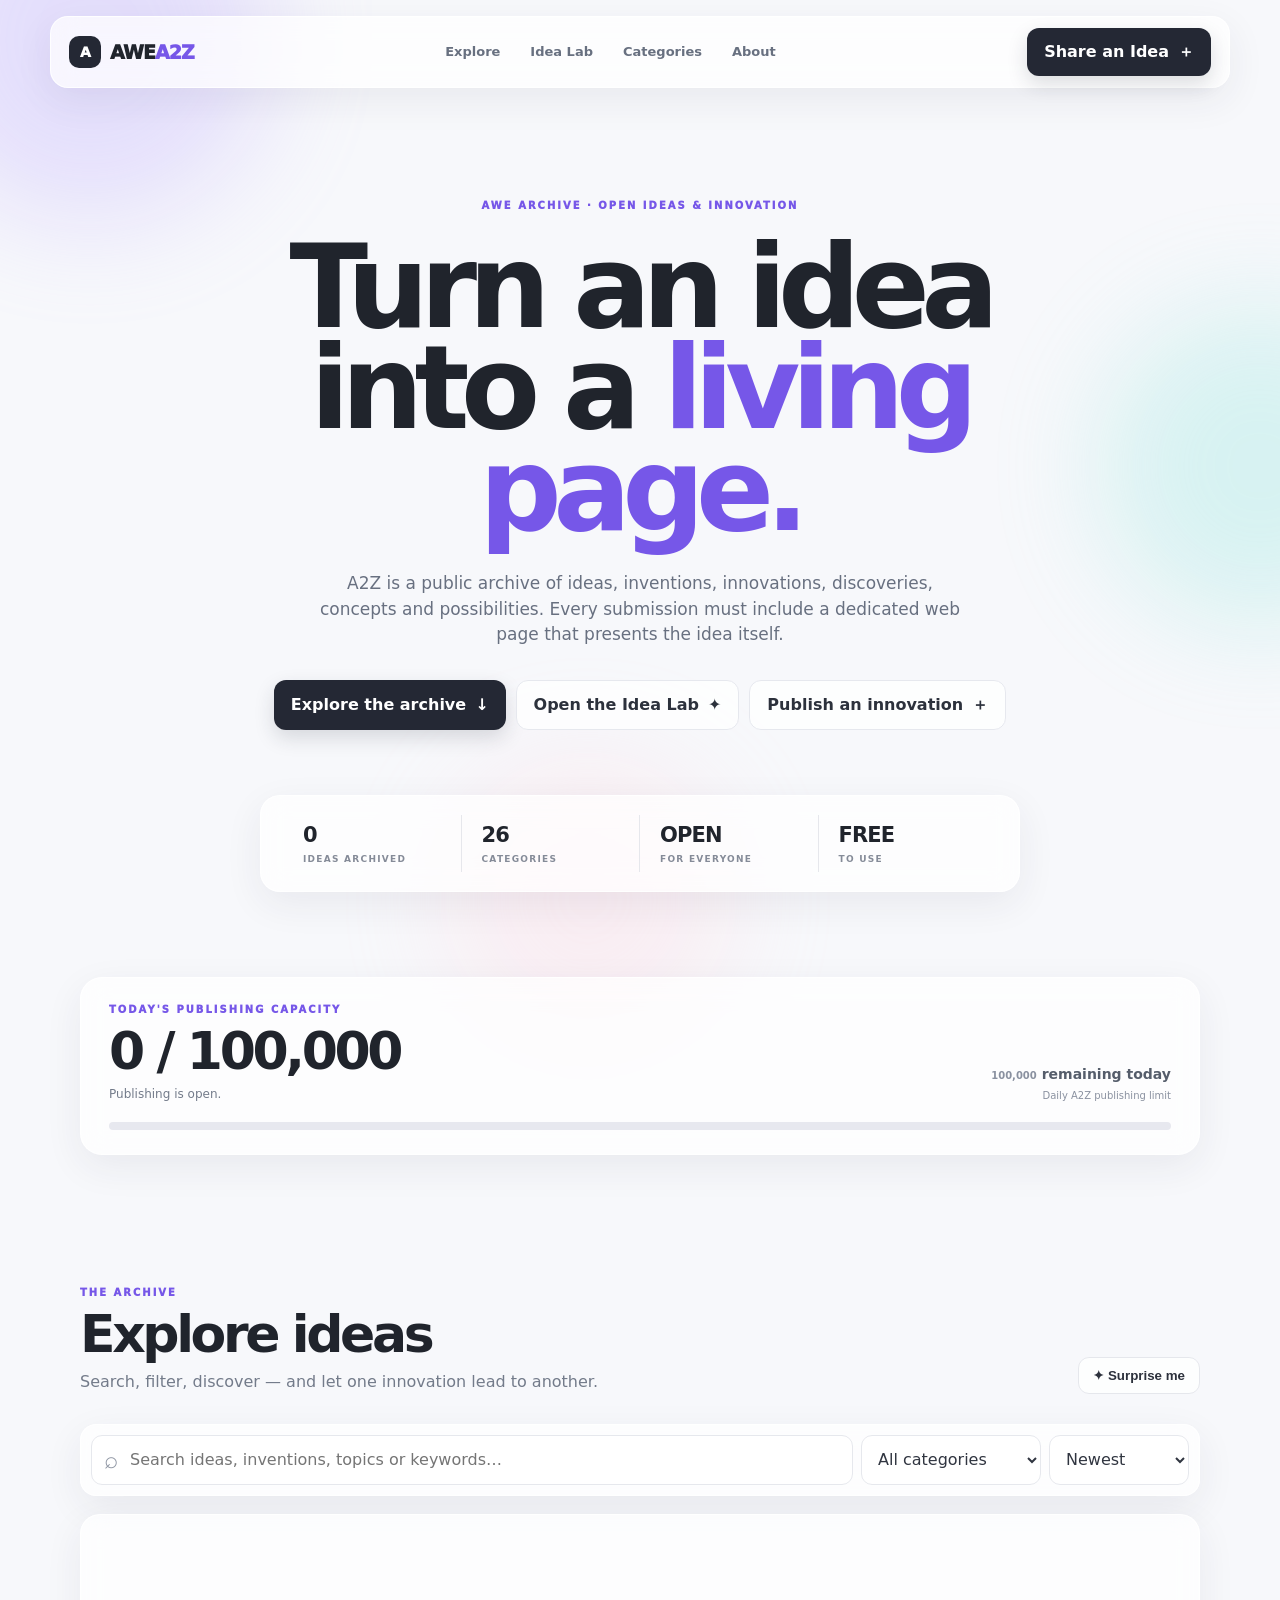
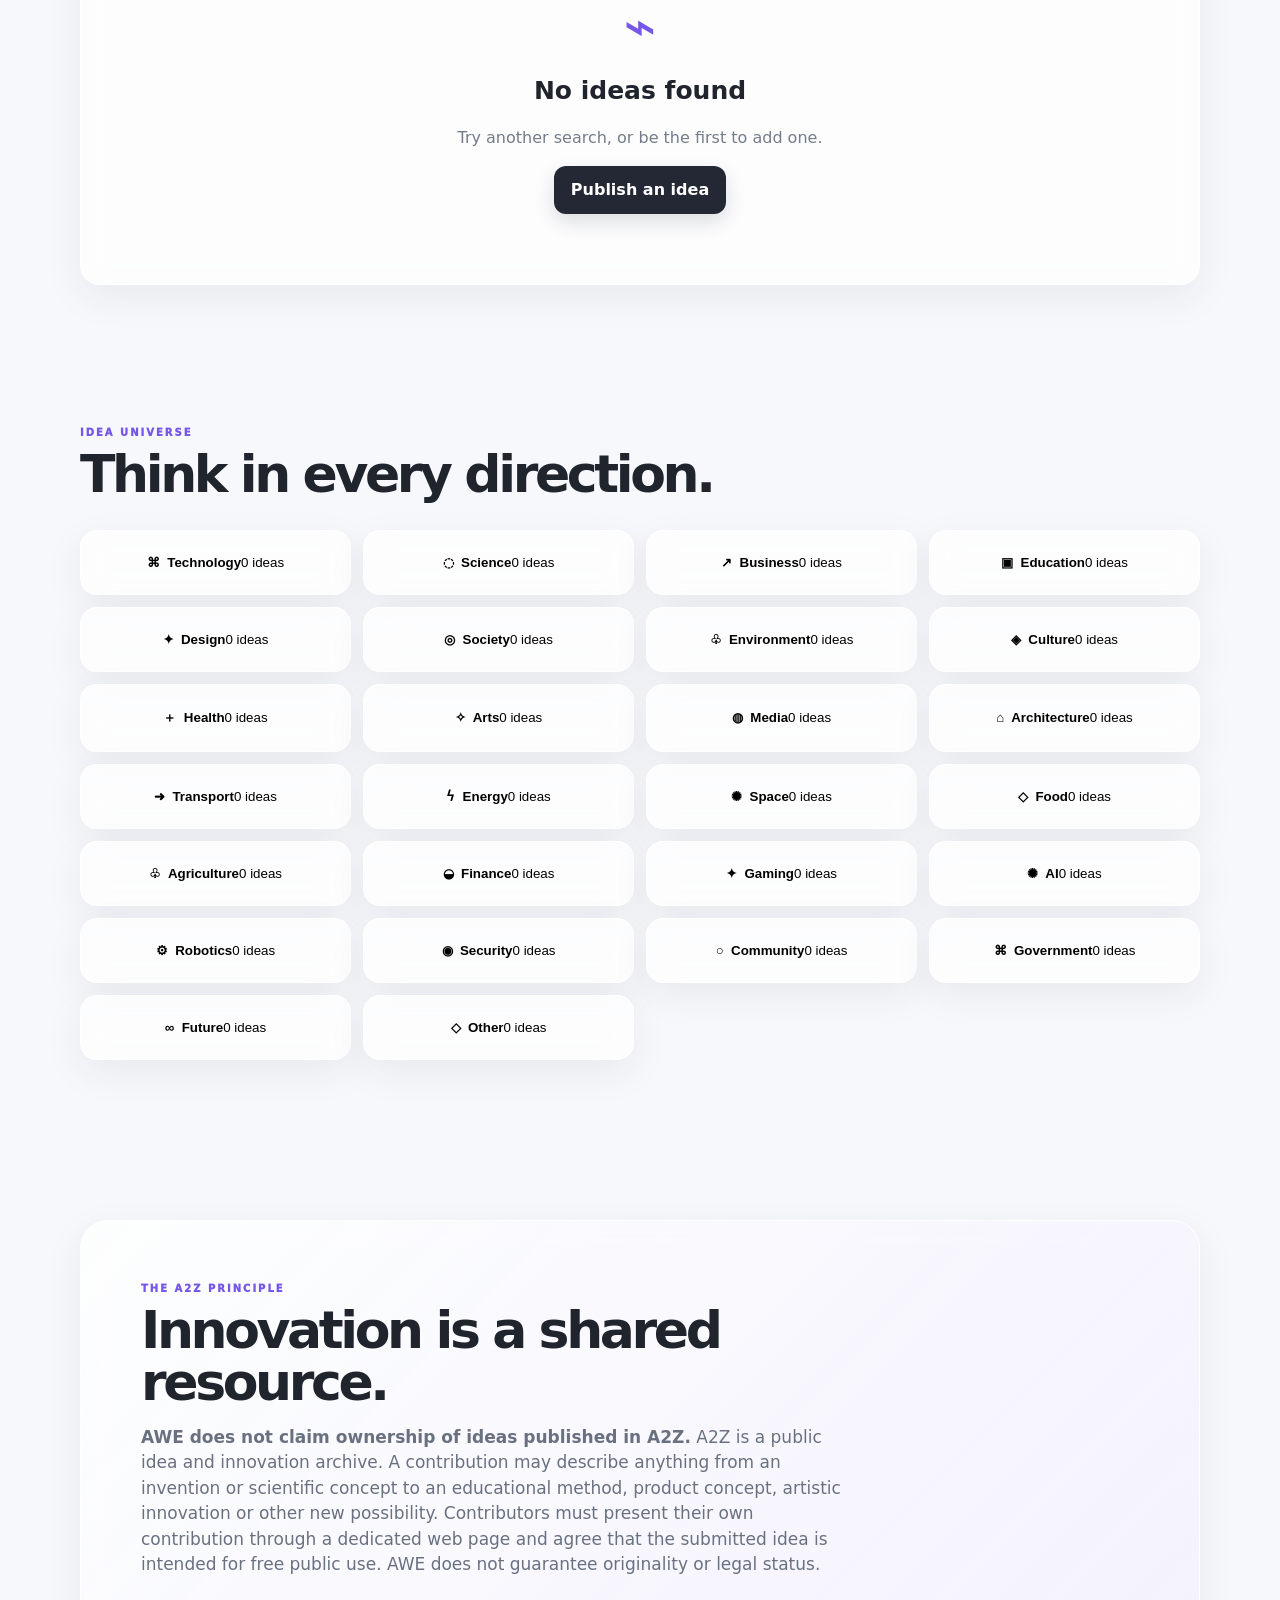
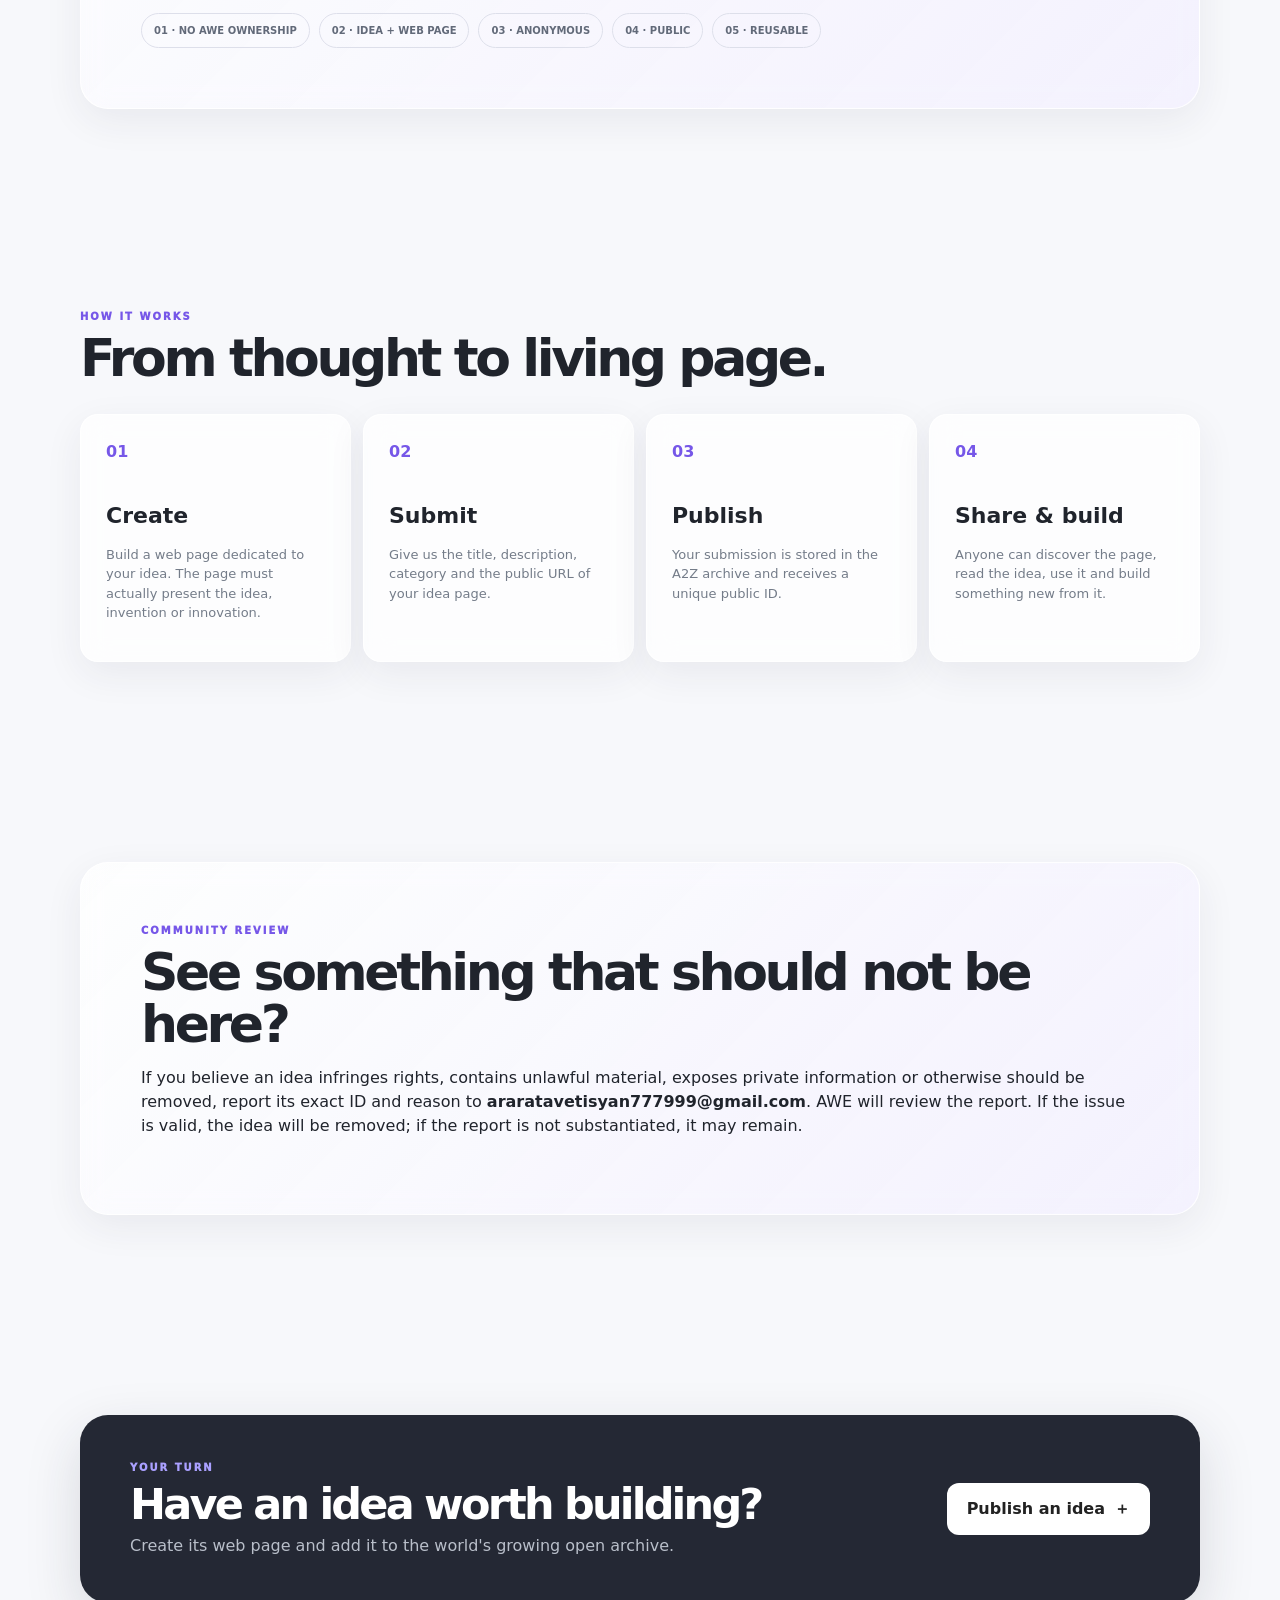
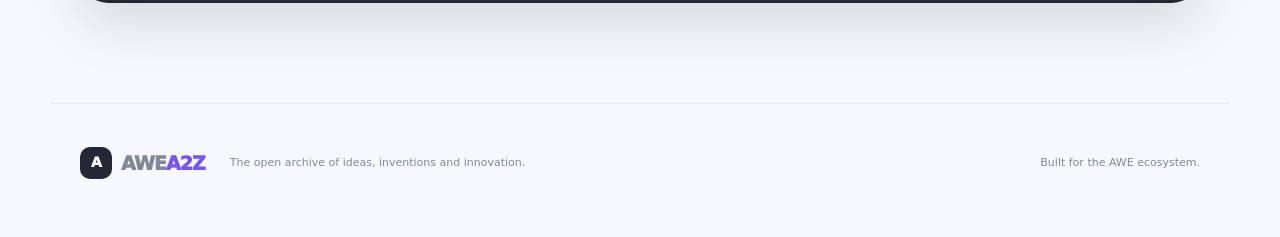
==== commit 5ec420df: "feat: require dedicated idea web page for A2Z submissions" ====
--- a/index.html
+++ b/index.html
@@ -1,2 +1,2 @@
 <!doctype html>
-<html lang="en"><head><meta charset="utf-8"><meta name="viewport" content="width=device-width,initial-scale=1"><meta name="description" content="AWE A2Z — a global open archive of ideas and thoughts."><title>AWE A2Z — The Open Idea Archive</title><link rel="stylesheet" href="styles.css"></head><body><div class="aurora aurora-a"></div><div class="aurora aurora-b"></div><div class="aurora aurora-c"></div><header class="nav glass"><a class="logo" href="#top"><span class="logo-mark">A</span><span>AWE<span class="accent">A2Z</span></span></a><nav><a href="#ideas">Explore</a><a href="idea-lab.html">Idea Lab</a><a href="#categories">Categories</a><a href="#about">About</a></nav><button class="btn btn-primary open-submit">Share an Idea <span>＋</span></button></header><main id="top"><section class="hero"><div class="eyebrow">AWE ARCHIVE · OPEN IDEAS</div><h1>Every idea<br>deserves a <em>place.</em></h1><p class="hero-copy">A2Z is a growing public archive of ideas, thoughts and possibilities. Share a complete idea anonymously, give it a permanent ID, or explore what others imagine.</p><div class="hero-actions"><a class="btn btn-primary" href="#ideas">Explore the archive <span>↓</span></a><a class="btn btn-glass" href="idea-lab.html">Open the Idea Lab <span>✦</span></a><button class="btn btn-glass open-submit">Add your idea <span>＋</span></button></div><div class="stats glass"><div><strong id="count">—</strong><small>IDEAS ARCHIVED</small></div><div><strong id="catCount">—</strong><small>CATEGORIES</small></div><div><strong>OPEN</strong><small>FOR EVERYONE</small></div><div><strong>FREE</strong><small>TO USE</small></div></div></section><section class="capacity section"><div class="capacity-card glass"><div><div class="eyebrow">TODAY'S PUBLISHING CAPACITY</div><h2><span id="todayCount">0</span> / 100,000</h2><p id="capacityNote">Publishing is open.</p></div><div class="capacity-side"><strong><span id="remainingCount">100,000</span> remaining today</strong><span>Daily A2Z publishing limit</span></div><div class="capacity-track"><i id="capacityBar"></i></div></div></section><section id="ideas" class="section"><div class="section-head"><div><div class="eyebrow">THE ARCHIVE</div><h2>Explore ideas</h2><p>Search, filter, discover — and let one idea lead to another.</p></div><button class="shuffle glass-btn" id="randomBtn">✦ Surprise me</button></div><div class="toolbar glass"><div class="search"><span>⌕</span><input id="search" type="search" placeholder="Search ideas, topics or keywords…"></div><select id="category"><option value="all">All categories</option></select><select id="sort"><option value="new">Newest</option><option value="old">Oldest</option><option value="az">A–Z</option></select></div><div id="ideaGrid" class="idea-grid"><div class="loading glass">Loading the archive<span>…</span></div></div><div id="empty" class="empty glass" hidden><div class="empty-symbol">⌁</div><h3>No ideas found</h3><p>Try another search, or be the first to add one.</p><button class="btn btn-primary open-submit">Share an idea</button></div></section><section id="categories" class="section categories-section"><div class="eyebrow">IDEA UNIVERSE</div><h2>Think in every direction.</h2><div id="categoryGrid" class="category-grid"></div></section><section id="about" class="section manifesto"><div class="manifesto-card glass"><div class="eyebrow">THE A2Z PRINCIPLE</div><h2>Ideas are a shared resource.</h2><p><strong>AWE does not claim ownership of ideas published in A2Z.</strong> Every contributor agrees that their submitted idea is intended as a public, reusable resource that anyone may read, use, develop, remix or transform. Anonymous contributions are supported. AWE also cannot guarantee that every submission is original, lawful or free of third-party rights.</p><div class="principles"><span>01 · NO AWE OWNERSHIP</span><span>02 · ANONYMOUS</span><span>03 · PUBLIC</span><span>04 · REUSABLE</span><span>05 · REPORTABLE</span></div></div></section><section class="section how"><div class="eyebrow">HOW IT WORKS</div><h2>From thought to archive.</h2><div class="steps"><article class="step glass"><b>01</b><h3>Write</h3><p>Write the complete idea in your own words.</p></article><article class="step glass"><b>02</b><h3>Publish</h3><p>Accept the public-use principle and publish anonymously.</p></article><article class="step glass"><b>03</b><h3>Get an ID</h3><p>Every published idea receives a unique ID and public page.</p></article><article class="step glass"><b>04</b><h3>Share & build</h3><p>Anyone can discover the page, use the idea and build from it.</p></article></div></section><section class="section"><div class="manifesto-card glass"><div class="eyebrow">COMMUNITY REVIEW</div><h2>See something that should not be here?</h2><p>If you believe an idea infringes rights, contains unlawful material, exposes private information or otherwise should be removed, report its exact ID and reason to <strong>araratavetisyan777999@gmail.com</strong>. AWE will review the report. If the issue is valid, the idea will be removed; if the report is not substantiated, it may remain.</p></div></section><section class="cta section"><div class="cta-card"><div><div class="eyebrow">YOUR TURN</div><h2>Have a thought worth keeping?</h2><p>Add the complete idea to the world's growing open archive.</p></div><button class="btn btn-light open-submit">Share an idea <span>＋</span></button></div></section></main><footer><div class="logo"><span class="logo-mark">A</span><span>AWE<span class="accent">A2Z</span></span></div><p>The open archive of ideas and thoughts.</p><span>Built for the AWE ecosystem.</span></footer><div class="modal" id="submitModal" aria-hidden="true"><div class="modal-backdrop"></div><div class="modal-card glass"><button class="close" id="closeModal">×</button><div class="eyebrow">ADD TO A2Z</div><h2>Share an idea.</h2><p class="modal-note">Write the complete idea. Your name is never required. AWE claims no ownership of the idea you submit; the contribution is intended for free public use.</p><form id="ideaForm"><label>Title<input name="title" maxlength="120" required placeholder="Give your idea a clear title"></label><label>Complete idea<textarea name="idea" maxlength="50000" required placeholder="Write the complete idea here. Explain what it is, how it could work, who it helps, or any details that make the idea understandable."></textarea></label><label>Category<select name="category" id="formCategory" required></select></label><label class="check"><input type="checkbox" name="anonymous" checked> Publish anonymously</label><label class="check"><input type="checkbox" name="freeuse" required> I confirm that I am submitting this contribution for free public use and that I have the right to submit the material.</label><div id="formStatus" class="form-status"></div><button class="btn btn-primary submit-btn" type="submit">Publish to A2Z <span>→</span></button></form></div></div><script src="app.js"></script></body></html>
+<html lang="en"><head><meta charset="utf-8"><meta name="viewport" content="width=device-width,initial-scale=1"><meta name="description" content="AWE A2Z — a global open archive of ideas, inventions, innovations and possibilities."><title>AWE A2Z — The Open Idea Archive</title><link rel="stylesheet" href="styles.css"></head><body><div class="aurora aurora-a"></div><div class="aurora aurora-b"></div><div class="aurora aurora-c"></div><header class="nav glass"><a class="logo" href="#top"><span class="logo-mark">A</span><span>AWE<span class="accent">A2Z</span></span></a><nav><a href="#ideas">Explore</a><a href="idea-lab.html">Idea Lab</a><a href="#categories">Categories</a><a href="#about">About</a></nav><button class="btn btn-primary open-submit">Share an Idea <span>＋</span></button></header><main id="top"><section class="hero"><div class="eyebrow">AWE ARCHIVE · OPEN IDEAS & INNOVATION</div><h1>Turn an idea into a <em>living page.</em></h1><p class="hero-copy">A2Z is a public archive of ideas, inventions, innovations, discoveries, concepts and possibilities. Every submission must include a dedicated web page that presents the idea itself.</p><div class="hero-actions"><a class="btn btn-primary" href="#ideas">Explore the archive <span>↓</span></a><a class="btn btn-glass" href="idea-lab.html">Open the Idea Lab <span>✦</span></a><button class="btn btn-glass open-submit">Publish an innovation <span>＋</span></button></div><div class="stats glass"><div><strong id="count">—</strong><small>IDEAS ARCHIVED</small></div><div><strong id="catCount">—</strong><small>CATEGORIES</small></div><div><strong>OPEN</strong><small>FOR EVERYONE</small></div><div><strong>FREE</strong><small>TO USE</small></div></div></section><section class="capacity section"><div class="capacity-card glass"><div><div class="eyebrow">TODAY'S PUBLISHING CAPACITY</div><h2><span id="todayCount">0</span> / 100,000</h2><p id="capacityNote">Publishing is open.</p></div><div class="capacity-side"><strong><span id="remainingCount">100,000</span> remaining today</strong><span>Daily A2Z publishing limit</span></div><div class="capacity-track"><i id="capacityBar"></i></div></div></section><section id="ideas" class="section"><div class="section-head"><div><div class="eyebrow">THE ARCHIVE</div><h2>Explore ideas</h2><p>Search, filter, discover — and let one innovation lead to another.</p></div><button class="shuffle glass-btn" id="randomBtn">✦ Surprise me</button></div><div class="toolbar glass"><div class="search"><span>⌕</span><input id="search" type="search" placeholder="Search ideas, inventions, topics or keywords…"></div><select id="category"><option value="all">All categories</option></select><select id="sort"><option value="new">Newest</option><option value="old">Oldest</option><option value="az">A–Z</option></select></div><div id="ideaGrid" class="idea-grid"><div class="loading glass">Loading the archive<span>…</span></div></div><div id="empty" class="empty glass" hidden><div class="empty-symbol">⌁</div><h3>No ideas found</h3><p>Try another search, or be the first to add one.</p><button class="btn btn-primary open-submit">Publish an idea</button></div></section><section id="categories" class="section categories-section"><div class="eyebrow">IDEA UNIVERSE</div><h2>Think in every direction.</h2><div id="categoryGrid" class="category-grid"></div></section><section id="about" class="section manifesto"><div class="manifesto-card glass"><div class="eyebrow">THE A2Z PRINCIPLE</div><h2>Innovation is a shared resource.</h2><p><strong>AWE does not claim ownership of ideas published in A2Z.</strong> A2Z is a public idea and innovation archive. A contribution may describe anything from an invention or scientific concept to an educational method, product concept, artistic innovation or other new possibility. Contributors must present their own contribution through a dedicated web page and agree that the submitted idea is intended for free public use. AWE does not guarantee originality or legal status.</p><div class="principles"><span>01 · NO AWE OWNERSHIP</span><span>02 · IDEA + WEB PAGE</span><span>03 · ANONYMOUS</span><span>04 · PUBLIC</span><span>05 · REUSABLE</span></div></div></section><section class="section how"><div class="eyebrow">HOW IT WORKS</div><h2>From thought to living page.</h2><div class="steps"><article class="step glass"><b>01</b><h3>Create</h3><p>Build a web page dedicated to your idea. The page must actually present the idea, invention or innovation.</p></article><article class="step glass"><b>02</b><h3>Submit</h3><p>Give us the title, description, category and the public URL of your idea page.</p></article><article class="step glass"><b>03</b><h3>Publish</h3><p>Your submission is stored in the A2Z archive and receives a unique public ID.</p></article><article class="step glass"><b>04</b><h3>Share & build</h3><p>Anyone can discover the page, read the idea, use it and build something new from it.</p></article></div></section><section class="section"><div class="manifesto-card glass"><div class="eyebrow">COMMUNITY REVIEW</div><h2>See something that should not be here?</h2><p>If you believe an idea infringes rights, contains unlawful material, exposes private information or otherwise should be removed, report its exact ID and reason to <strong>araratavetisyan777999@gmail.com</strong>. AWE will review the report. If the issue is valid, the idea will be removed; if the report is not substantiated, it may remain.</p></div></section><section class="cta section"><div class="cta-card"><div><div class="eyebrow">YOUR TURN</div><h2>Have an idea worth building?</h2><p>Create its web page and add it to the world's growing open archive.</p></div><button class="btn btn-light open-submit">Publish an idea <span>＋</span></button></div></section></main><footer><div class="logo"><span class="logo-mark">A</span><span>AWE<span class="accent">A2Z</span></span></div><p>The open archive of ideas, inventions and innovation.</p><span>Built for the AWE ecosystem.</span></footer><div class="modal" id="submitModal" aria-hidden="true"><div class="modal-backdrop"></div><div class="modal-card glass"><button class="close" id="closeModal">×</button><div class="eyebrow">ADD TO A2Z</div><h2>Publish your idea.</h2><p class="modal-note">A2Z is for ideas, inventions and innovations expressed through text <strong>and a dedicated web page</strong>. There is no size limit for the idea or page. Your name is never required. AWE claims no ownership of the idea you submit.</p><form id="ideaForm"><label>Title<input name="title" maxlength="120" required placeholder="Give your idea a clear title"></label><label>Complete idea<textarea name="idea" maxlength="50000" required placeholder="Write the complete idea here. Explain the idea, invention, innovation, discovery, method, concept or possibility in enough detail to understand it."></textarea></label><label>Idea web page URL<input name="url" type="url" maxlength="2000" required placeholder="https://your-site.example/your-idea"></label><p class="field-help">Required: create a public web page about this exact idea and paste its URL above. The page may be hosted anywhere, but it must actually present the submitted idea. There is no A2Z size limit for the web page.</p><label>Category<select name="category" id="formCategory" required></select></label><label class="check"><input type="checkbox" name="anonymous" checked> Publish anonymously</label><label class="check"><input type="checkbox" name="freeuse" required> I confirm that this contribution and its idea web page are submitted for free public use, and that I have the right to submit the material.</label><div id="formStatus" class="form-status"></div><button class="btn btn-primary submit-btn" type="submit">Publish to A2Z <span>→</span></button></form></div></div><script src="app.js"></script></body></html>
--- a/styles.css
+++ b/styles.css
@@ -1 +1 @@
-*{box-sizing:border-box}html{scroll-behavior:smooth}body{margin:0;color:#20242c;background:#f7f8fb;font-family:Inter,ui-sans-serif,system-ui,-apple-system,BlinkMacSystemFont,"Segoe UI",sans-serif;line-height:1.5;overflow-x:hidden}.aurora{position:fixed;pointer-events:none;z-index:-1;border-radius:50%;filter:blur(80px);opacity:.42;animation:float 14s ease-in-out infinite}.aurora-a{width:460px;height:460px;background:#b9a5ff;top:-180px;left:-120px}.aurora-b{width:420px;height:420px;background:#8fe5dd;top:34%;right:-180px;animation-delay:-5s}.aurora-c{width:360px;height:360px;background:#ffd4df;bottom:-180px;left:35%;animation-delay:-9s}@keyframes float{50%{transform:translate(30px,40px) scale(1.08)}}a{text-decoration:none;color:inherit}.glass{background:rgba(255,255,255,.62);border:1px solid rgba(255,255,255,.82);box-shadow:0 18px 60px rgba(38,45,70,.09);backdrop-filter:blur(24px);-webkit-backdrop-filter:blur(24px)}.nav{height:72px;position:sticky;top:16px;z-index:20;max-width:1180px;margin:16px auto 0;border-radius:18px;padding:0 18px;display:flex;align-items:center;justify-content:space-between}.logo{display:flex;align-items:center;gap:9px;font-weight:950;letter-spacing:-.05em;font-size:19px}.logo-mark{width:32px;height:32px;border-radius:10px;display:grid;place-items:center;background:#242834;color:white;font-size:14px}.accent{color:#7657e8}.nav nav{display:flex;gap:30px;font-size:13px;font-weight:700;color:#687080}.nav nav a:hover{color:#222}.btn{border:0;cursor:pointer;font:inherit;font-weight:850;border-radius:12px;padding:12px 17px;display:inline-flex;gap:9px;align-items:center;justify-content:center;transition:.2s}.btn-primary{background:#242834;color:#fff;box-shadow:0 10px 25px rgba(36,40,52,.18)}.btn-primary:hover{transform:translateY(-2px);box-shadow:0 15px 30px rgba(36,40,52,.24)}.btn-glass,.glass-btn{background:rgba(255,255,255,.7);border:1px solid #e6e8ee;color:#2c313c}.btn-light{background:#fff;color:#222;padding:14px 20px}.hero{max-width:1180px;margin:auto;padding:110px 30px 75px;text-align:center}.eyebrow{font-size:10px;letter-spacing:.2em;font-weight:950;color:#7657e8}.hero h1{font-size:clamp(62px,9vw,118px);line-height:.88;letter-spacing:-.075em;margin:24px auto 30px;max-width:900px}.hero h1 em{font-style:normal;color:#7657e8}.hero-copy{max-width:650px;margin:auto;color:#687080;font-size:17px}.hero-actions{display:flex;justify-content:center;gap:10px;margin:32px 0 65px}.stats{max-width:760px;margin:auto;border-radius:20px;padding:19px 22px;display:grid;grid-template-columns:repeat(4,1fr);text-align:left}.stats div{padding:5px 20px;border-right:1px solid #e6e7ec}.stats div:last-child{border:0}.stats strong{font-size:21px;letter-spacing:-.04em}.stats small{display:block;color:#858b98;font-size:9px;letter-spacing:.14em;font-weight:850;margin-top:2px}.section{max-width:1180px;margin:auto;padding:100px 30px}.section-head{display:flex;align-items:end;justify-content:space-between;gap:20px;margin-bottom:30px}.section h2{font-size:52px;line-height:1;letter-spacing:-.065em;margin:8px 0}.section-head p{color:#737b8a;margin:10px 0 0}.shuffle{border:1px solid #e5e7ec;border-radius:11px;padding:10px 14px;cursor:pointer;font-weight:800}.toolbar{border-radius:16px;padding:10px;display:grid;grid-template-columns:1fr 180px 140px;gap:8px;margin-bottom:18px}.search{display:flex;align-items:center;background:#fff;border:1px solid #e6e8ed;border-radius:11px;padding:0 12px}.search span{font-size:24px;color:#9097a4}.search input,.toolbar select{border:0;outline:0;background:transparent;padding:12px;font:inherit;color:#303540;width:100%}.toolbar select{background:#fff;border:1px solid #e6e8ed;border-radius:11px}.idea-grid{display:grid;grid-template-columns:repeat(3,1fr);gap:14px}.idea{padding:22px;border-radius:18px;min-height:220px;display:flex;flex-direction:column;cursor:pointer;transition:.2s}.idea:hover{transform:translateY(-4px);box-shadow:0 24px 60px rgba(38,45,70,.13)}.idea-top{display:flex;justify-content:space-between;gap:10px;color:#8a91a0;font-size:11px}.idea-symbol{width:42px;height:42px;border-radius:12px;background:linear-gradient(135deg,#eee9ff,#e5faf7);display:grid;place-items:center;color:#7657e8;font-weight:950;margin-bottom:25px}.idea h3{font-size:20px;line-height:1.15;margin:0 0 8px;letter-spacing:-.035em}.idea p{font-size:13px;color:#707887;margin:0}.pill{margin-top:auto;padding-top:20px;color:#7657e8;font-size:10px;font-weight:900;letter-spacing:.08em}.loading{grid-column:1/-1;border-radius:18px;padding:70px;text-align:center;color:#737b8a}.empty{padding:70px;text-align:center;border-radius:20px}.empty-symbol{font-size:55px;color:#7657e8}.empty h3{margin:5px 0;font-size:25px}.empty p{color:#747c89}.categories-section{padding-top:40px}.category-grid{display:grid;grid-template-columns:repeat(4,1fr);gap:12px;margin-top:30px}.category{padding:24px;border-radius:17px;cursor:pointer;transition:.2s}.category:hover{transform:translateY(-3px)}.category b{font-size:17px}.category span{display:block;color:#7d8491;font-size:12px;margin-top:5px}.manifesto{padding-top:60px}.manifesto-card{border-radius:28px;padding:60px;background:linear-gradient(135deg,rgba(255,255,255,.74),rgba(242,239,255,.68))}.manifesto h2{max-width:650px}.manifesto p{max-width:700px;color:#697180;font-size:17px}.principles{display:flex;flex-wrap:wrap;gap:9px;margin-top:35px}.principles span{padding:9px 12px;border:1px solid #dddfea;border-radius:999px;font-size:10px;font-weight:900;color:#626a79}.steps{display:grid;grid-template-columns:repeat(4,1fr);gap:12px;margin-top:30px}.step{padding:25px;border-radius:18px}.step b{color:#7657e8}.step h3{font-size:22px;margin:35px 0 5px}.step p{color:#747c89;font-size:13px}.cta-card{border-radius:28px;padding:45px 50px;background:#242834;color:#fff;display:flex;justify-content:space-between;align-items:center;gap:30px;box-shadow:0 30px 80px rgba(36,40,52,.18)}.cta-card h2{margin:8px 0;font-size:43px}.cta-card p{color:#b9bfca;margin:0}.cta .eyebrow{color:#aaa0ff}footer{max-width:1180px;margin:auto;padding:40px 30px 55px;display:flex;align-items:center;gap:25px;color:#818896;font-size:11px;border-top:1px solid #e7e8ec}footer span:last-child{margin-left:auto}.modal{display:none;position:fixed;inset:0;z-index:50;padding:25px;align-items:center;justify-content:center}.modal.open{display:flex}.modal-backdrop{position:absolute;inset:0;background:rgba(20,23,31,.34);backdrop-filter:blur(8px)}.modal-card{position:relative;width:min(600px,100%);max-height:90vh;overflow:auto;border-radius:25px;padding:34px;background:rgba(255,255,255,.9)}.close{position:absolute;right:18px;top:14px;border:0;background:transparent;font-size:30px;color:#6e7582;cursor:pointer}.modal-card h2{font-size:40px;letter-spacing:-.06em;margin:8px 0}.modal-note{color:#737b89;font-size:13px;margin-bottom:25px}.modal-card label:not(.check){display:block;font-size:11px;font-weight:900;color:#535a67;margin:14px 0}.modal-card input:not([type=checkbox]),.modal-card textarea,.modal-card select{width:100%;margin-top:7px;border:1px solid #e1e4ea;border-radius:11px;background:#fff;padding:12px;font:inherit;outline:0}.modal-card textarea{min-height:150px;resize:vertical}.check{display:flex;gap:9px;align-items:flex-start;font-size:11px;color:#626a78;margin:12px 0}.check input{margin-top:2px}.form-status{font-size:12px;margin:15px 0;color:#7657e8}.submit-btn{width:100%;margin-top:8px}.idea-page{max-width:900px;margin:auto;padding:90px 30px 120px}.idea-view{border-radius:30px;padding:55px}.idea-page-head{display:flex;justify-content:space-between;gap:20px;align-items:center}.idea-id{font:700 11px ui-monospace,SFMono-Regular,monospace;color:#707887;border:1px solid #e2e5ea;border-radius:999px;padding:7px 10px}.idea-view>h1{font-size:clamp(45px,7vw,82px);line-height:.95;letter-spacing:-.07em;margin:22px 0}.idea-meta{display:flex;gap:10px;color:#7b8391;font-size:12px;border-bottom:1px solid #e6e8ed;padding-bottom:25px}.idea-body{font-size:19px;line-height:1.8;color:#3f4652;white-space:normal;padding:38px 0}.rights-note{padding:24px;border-radius:18px;background:linear-gradient(135deg,#f0edff,#eafaf7);border:1px solid #e2e3ee}.rights-note strong{font-size:16px}.rights-note p{color:#667080;font-size:13px;margin:7px 0 0}.report-box{margin-top:18px;padding:25px;border:1px solid #e1e4ea;border-radius:18px;display:flex;justify-content:space-between;align-items:center;gap:25px}.report-box h3{margin:5px 0}.report-box p{color:#747c89;font-size:12px;max-width:560px}.report-box .eyebrow{color:#b15c70}@media(max-width:850px){.nav nav{display:none}.idea-grid{grid-template-columns:1fr 1fr}.steps{grid-template-columns:1fr 1fr}.category-grid{grid-template-columns:1fr 1fr}.stats{grid-template-columns:1fr 1fr}.stats div{border-bottom:1px solid #e6e7ec}.toolbar{grid-template-columns:1fr 1fr}.search{grid-column:1/-1}.cta-card{flex-direction:column;align-items:flex-start}.report-box{flex-direction:column;align-items:flex-start}}@media(max-width:560px){.nav{top:8px;margin-top:8px}.nav .btn{padding:9px 11px;font-size:12px}.hero{padding-top:75px}.hero h1{font-size:62px}.hero-actions{flex-direction:column;align-items:stretch}.stats{grid-template-columns:1fr 1fr}.stats div{padding:12px}.idea-grid,.steps{grid-template-columns:1fr}.section h2{font-size:40px}.section-head{align-items:flex-start;flex-direction:column}.toolbar{grid-template-columns:1fr}.category-grid{grid-template-columns:1fr 1fr}.cta-card{padding:35px 25px}.cta-card h2{font-size:34px}footer{flex-wrap:wrap}footer span:last-child{margin-left:0;width:100%}.idea-page{padding:55px 16px}.idea-view{padding:28px 22px}.idea-page-head{align-items:flex-start;flex-direction:column}.idea-view>h1{font-size:48px}}
+*{box-sizing:border-box}html{scroll-behavior:smooth}body{margin:0;color:#20242c;background:#f7f8fb;font-family:Inter,ui-sans-serif,system-ui,-apple-system,BlinkMacSystemFont,"Segoe UI",sans-serif;line-height:1.5;overflow-x:hidden}.aurora{position:fixed;pointer-events:none;z-index:-1;border-radius:50%;filter:blur(55px);opacity:.3;animation:float 20s ease-in-out infinite;contain:layout paint}.aurora-a{width:360px;height:360px;background:#b9a5ff;top:-140px;left:-90px}.aurora-b{width:320px;height:320px;background:#8fe5dd;top:34%;right:-140px;animation-delay:-7s}.aurora-c{width:280px;height:280px;background:#ffd4df;bottom:-140px;left:35%;animation-delay:-13s}@keyframes float{50%{transform:translate(22px,28px) scale(1.04)}}@media(prefers-reduced-motion:reduce){html{scroll-behavior:auto}.aurora{animation:none}.btn,.idea,.category{transition:none}}a{text-decoration:none;color:inherit}.glass{background:rgba(255,255,255,.72);border:1px solid rgba(255,255,255,.86);box-shadow:0 12px 38px rgba(38,45,70,.07);backdrop-filter:blur(14px);-webkit-backdrop-filter:blur(14px)}.nav{height:72px;position:sticky;top:16px;z-index:20;max-width:1180px;margin:16px auto 0;border-radius:18px;padding:0 18px;display:flex;align-items:center;justify-content:space-between}.logo{display:flex;align-items:center;gap:9px;font-weight:950;letter-spacing:-.05em;font-size:19px}.logo-mark{width:32px;height:32px;border-radius:10px;display:grid;place-items:center;background:#242834;color:white;font-size:14px}.accent{color:#7657e8}.nav nav{display:flex;gap:30px;font-size:13px;font-weight:700;color:#687080}.nav nav a:hover{color:#222}.btn{border:0;cursor:pointer;font:inherit;font-weight:850;border-radius:12px;padding:12px 17px;display:inline-flex;gap:9px;align-items:center;justify-content:center;transition:transform .18s,box-shadow .18s}.btn:disabled{opacity:.5;cursor:not-allowed}.btn-primary{background:#242834;color:#fff;box-shadow:0 8px 20px rgba(36,40,52,.15)}.btn-primary:hover{transform:translateY(-2px);box-shadow:0 12px 24px rgba(36,40,52,.2)}.btn-glass,.glass-btn{background:rgba(255,255,255,.78);border:1px solid #e6e8ee;color:#2c313c}.btn-light{background:#fff;color:#222;padding:14px 20px}.hero{max-width:1180px;margin:auto;padding:110px 30px 75px;text-align:center}.eyebrow{font-size:10px;letter-spacing:.2em;font-weight:950;color:#7657e8}.hero h1{font-size:clamp(62px,9vw,118px);line-height:.88;letter-spacing:-.075em;margin:24px auto 30px;max-width:900px}.hero h1 em{font-style:normal;color:#7657e8}.hero-copy{max-width:650px;margin:auto;color:#687080;font-size:17px}.hero-actions{display:flex;justify-content:center;gap:10px;margin:32px 0 65px}.stats{max-width:760px;margin:auto;border-radius:20px;padding:19px 22px;display:grid;grid-template-columns:repeat(4,1fr);text-align:left}.stats div{padding:5px 20px;border-right:1px solid #e6e7ec}.stats div:last-child{border:0}.stats strong{font-size:21px;letter-spacing:-.04em}.stats small{display:block;color:#858b98;font-size:9px;letter-spacing:.14em;font-weight:850;margin-top:2px}.section{max-width:1180px;margin:auto;padding:100px 30px}.capacity{padding-top:10px;padding-bottom:30px}.capacity-card{border-radius:22px;padding:24px 28px;display:grid;grid-template-columns:1fr auto;gap:5px 25px;align-items:end}.capacity-card h2{font-size:34px;letter-spacing:-.06em;margin:5px 0 0}.capacity-card p{margin:2px 0 0;color:#737b8a;font-size:12px}.capacity-side{text-align:right;display:flex;flex-direction:column;color:#555d6b}.capacity-side strong{font-size:14px}.capacity-side span{font-size:10px;color:#8a91a0;margin-top:3px}.capacity-track{grid-column:1/-1;height:8px;border-radius:999px;background:#e7e8ef;overflow:hidden;margin-top:14px}.capacity-track i{display:block;height:100%;width:0;background:linear-gradient(90deg,#7657e8,#7fded3);border-radius:inherit;transition:width .25s}.section-head{display:flex;align-items:end;justify-content:space-between;gap:20px;margin-bottom:30px}.section h2{font-size:52px;line-height:1;letter-spacing:-.065em;margin:8px 0}.section-head p{color:#737b8a;margin:10px 0 0}.shuffle{border:1px solid #e5e7ec;border-radius:11px;padding:10px 14px;cursor:pointer;font-weight:800}.toolbar{border-radius:16px;padding:10px;display:grid;grid-template-columns:1fr 180px 140px;gap:8px;margin-bottom:18px}.search{display:flex;align-items:center;background:#fff;border:1px solid #e6e8ed;border-radius:11px;padding:0 12px}.search span{font-size:24px;color:#9097a4}.search input,.toolbar select{border:0;outline:0;background:transparent;padding:12px;font:inherit;color:#303540;width:100%}.toolbar select{background:#fff;border:1px solid #e6e8ed;border-radius:11px}.idea-grid{display:grid;grid-template-columns:repeat(3,1fr);gap:14px;contain:layout}.idea{padding:22px;border-radius:18px;min-height:220px;display:flex;flex-direction:column;cursor:pointer;transition:transform .18s,box-shadow .18s}.idea:hover{transform:translateY(-3px);box-shadow:0 18px 42px rgba(38,45,70,.1)}.idea-top{display:flex;justify-content:space-between;gap:10px;color:#8a91a0;font-size:11px}.idea-symbol{width:42px;height:42px;border-radius:12px;background:linear-gradient(135deg,#eee9ff,#e5faf7);display:grid;place-items:center;color:#7657e8;font-weight:950;margin-bottom:25px}.idea h3{font-size:20px;line-height:1.15;margin:0 0 8px;letter-spacing:-.035em}.idea p{font-size:13px;color:#707887;margin:0}.pill{margin-top:auto;padding-top:20px;color:#7657e8;font-size:10px;font-weight:900;letter-spacing:.08em;background:none;border:0;text-align:left;cursor:pointer}.loading{grid-column:1/-1;border-radius:18px;padding:70px;text-align:center;color:#737b8a}.empty{padding:70px;text-align:center;border-radius:20px}.empty-symbol{font-size:55px;color:#7657e8}.empty h3{margin:5px 0;font-size:25px}.empty p{color:#747c89}.categories-section{padding-top:40px}.category-grid{display:grid;grid-template-columns:repeat(4,1fr);gap:12px;margin-top:30px}.category{padding:24px;border-radius:17px;cursor:pointer;transition:transform .18s}.category:hover{transform:translateY(-2px)}.manifesto{padding-top:60px}.manifesto-card{border-radius:28px;padding:60px;background:linear-gradient(135deg,rgba(255,255,255,.78),rgba(242,239,255,.72))}.manifesto h2{max-width:650px}.manifesto p{max-width:700px;color:#697180;font-size:17px}.principles{display:flex;flex-wrap:wrap;gap:9px;margin-top:35px}.principles span{padding:9px 12px;border:1px solid #dddfea;border-radius:999px;font-size:10px;font-weight:900;color:#626a79}.steps{display:grid;grid-template-columns:repeat(4,1fr);gap:12px;margin-top:30px}.step{padding:25px;border-radius:18px}.step b{color:#7657e8}.step h3{font-size:22px;margin:35px 0 5px}.step p{color:#747c89;font-size:13px}.cta-card{border-radius:28px;padding:45px 50px;background:#242834;color:#fff;display:flex;justify-content:space-between;align-items:center;gap:30px;box-shadow:0 20px 55px rgba(36,40,52,.15)}.cta-card h2{margin:8px 0;font-size:43px}.cta-card p{color:#b9bfca;margin:0}.cta .eyebrow{color:#aaa0ff}footer{max-width:1180px;margin:auto;padding:40px 30px 55px;display:flex;align-items:center;gap:25px;color:#818896;font-size:11px;border-top:1px solid #e7e8ec}footer span:last-child{margin-left:auto}.modal{display:none;position:fixed;inset:0;z-index:50;padding:25px;align-items:center;justify-content:center}.modal.open{display:flex}.modal-backdrop{position:absolute;inset:0;background:rgba(20,23,31,.34);backdrop-filter:blur(5px)}.modal-card{position:relative;width:min(600px,100%);max-height:90vh;overflow:auto;border-radius:25px;padding:34px;background:rgba(255,255,255,.94)}.close{position:absolute;right:18px;top:14px;border:0;background:transparent;font-size:30px;color:#6e7582;cursor:pointer}.modal-card h2{font-size:40px;letter-spacing:-.06em;margin:8px 0}.modal-note{color:#737b89;font-size:13px;margin-bottom:25px}.modal-card label:not(.check){display:block;font-size:11px;font-weight:900;color:#535a67;margin:14px 0}.modal-card input:not([type=checkbox]),.modal-card textarea,.modal-card select{width:100%;margin-top:7px;border:1px solid #e1e4ea;border-radius:11px;background:#fff;padding:12px;font:inherit;outline:0}.modal-card textarea{min-height:150px;resize:vertical}.check{display:flex;gap:9px;align-items:flex-start;font-size:11px;color:#626a78;margin:12px 0}.check input{margin-top:2px}.form-status{font-size:12px;margin:15px 0;color:#7657e8}.submit-btn{width:100%;margin-top:8px}.idea-page{max-width:900px;margin:auto;padding:90px 30px 120px}.idea-view{border-radius:30px;padding:55px}.idea-page-head{display:flex;justify-content:space-between;gap:20px;align-items:center}.idea-id{font:700 11px ui-monospace,SFMono-Regular,monospace;color:#707887;border:1px solid #e2e5ea;border-radius:999px;padding:7px 10px}.idea-view>h1{font-size:clamp(45px,7vw,82px);line-height:.95;letter-spacing:-.07em;margin:22px 0}.idea-meta{display:flex;gap:10px;color:#7b8391;font-size:12px;border-bottom:1px solid #e6e8ed;padding-bottom:25px}.idea-body{font-size:19px;line-height:1.8;color:#3f4652;white-space:normal;padding:38px 0}.rights-note{padding:24px;border-radius:18px;background:linear-gradient(135deg,#f0edff,#eafaf7);border:1px solid #e2e3ee}.rights-note strong{font-size:16px}.rights-note p{color:#667080;font-size:13px;margin:7px 0 0}.report-box{margin-top:18px;padding:25px;border:1px solid #e1e4ea;border-radius:18px;display:flex;justify-content:space-between;align-items:center;gap:25px}.report-box h3{margin:5px 0}.report-box p{color:#747c89;font-size:12px;max-width:560px}.report-box .eyebrow{color:#b15c70}.lab-page{padding-top:90px}.lab-title{font-size:clamp(54px,8vw,100px);line-height:.9;letter-spacing:-.07em;margin:20px 0}.lab-title em{font-style:normal;color:#7657e8}.lab-copy{margin:0;max-width:720px}.lab-toolbar{margin-top:40px;grid-template-columns:1fr 210px 150px}.lab-meta{font-size:11px;color:#7c8492;margin:14px 2px 20px}.lab-more{display:block;margin:25px auto 0}.lab-card .lab-use{font:inherit;font-size:10px}.lab-card .lab-use:hover{text-decoration:underline}@media(max-width:850px){.nav nav{display:none}.idea-grid{grid-template-columns:1fr 1fr}.steps{grid-template-columns:1fr 1fr}.category-grid{grid-template-columns:1fr 1fr}.stats{grid-template-columns:1fr 1fr}.stats div{border-bottom:1px solid #e6e7ec}.toolbar,.lab-toolbar{grid-template-columns:1fr 1fr}.search{grid-column:1/-1}.lab-toolbar .btn{grid-column:1/-1}}@media(max-width:560px){.nav{top:8px;margin-top:8px}.nav .btn{padding:9px 11px;font-size:12px}.hero{padding-top:75px}.hero h1{font-size:62px}.hero-actions{flex-direction:column;align-items:stretch}.stats{grid-template-columns:1fr 1fr}.stats div{padding:12px}.idea-grid,.steps{grid-template-columns:1fr}.section h2{font-size:40px}.section-head{align-items:flex-start;flex-direction:column}.toolbar,.lab-toolbar{grid-template-columns:1fr}.category-grid{grid-template-columns:1fr 1fr}.cta-card{padding:35px 25px}.cta-card h2{font-size:34px}footer{flex-wrap:wrap}footer span:last-child{margin-left:0;width:100%}.idea-page{padding:55px 16px}.idea-view{padding:28px 22px}.idea-page-head{align-items:flex-start;flex-direction:column}.idea-view>h1{font-size:48px}}
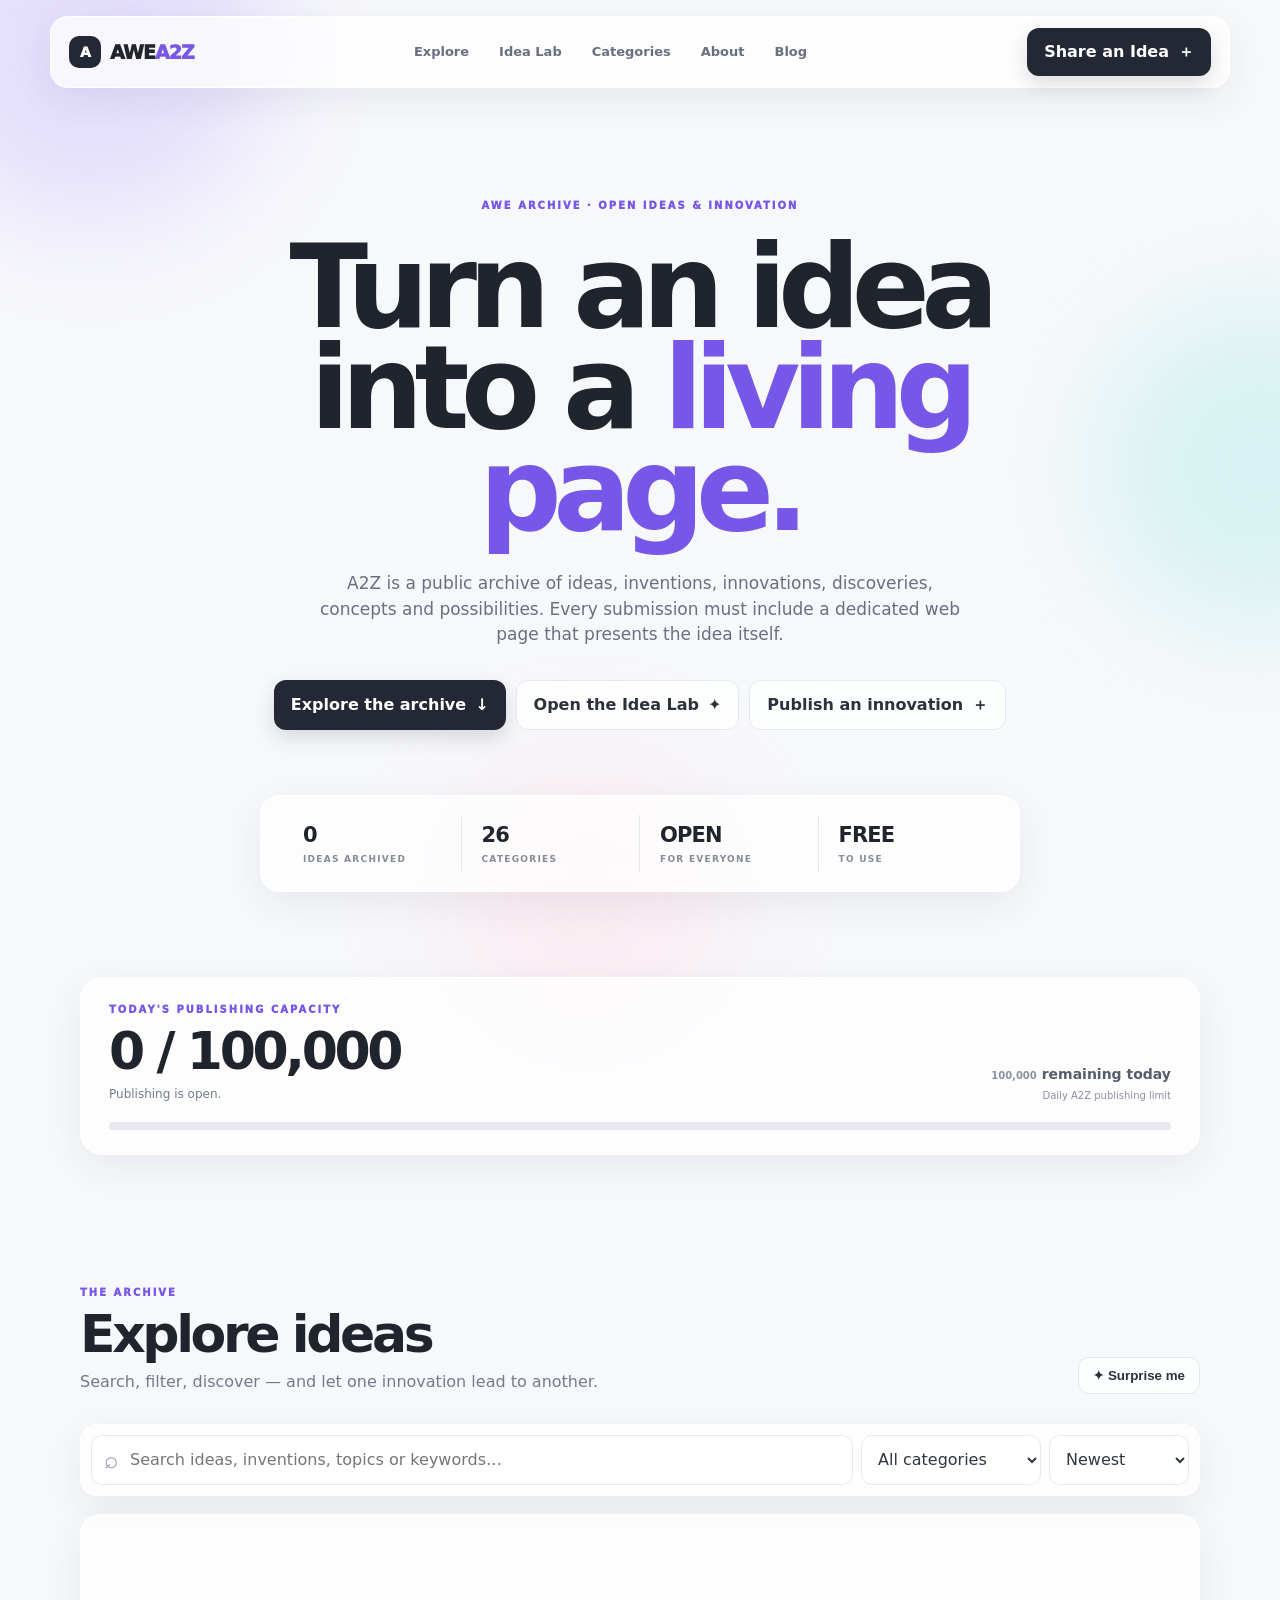
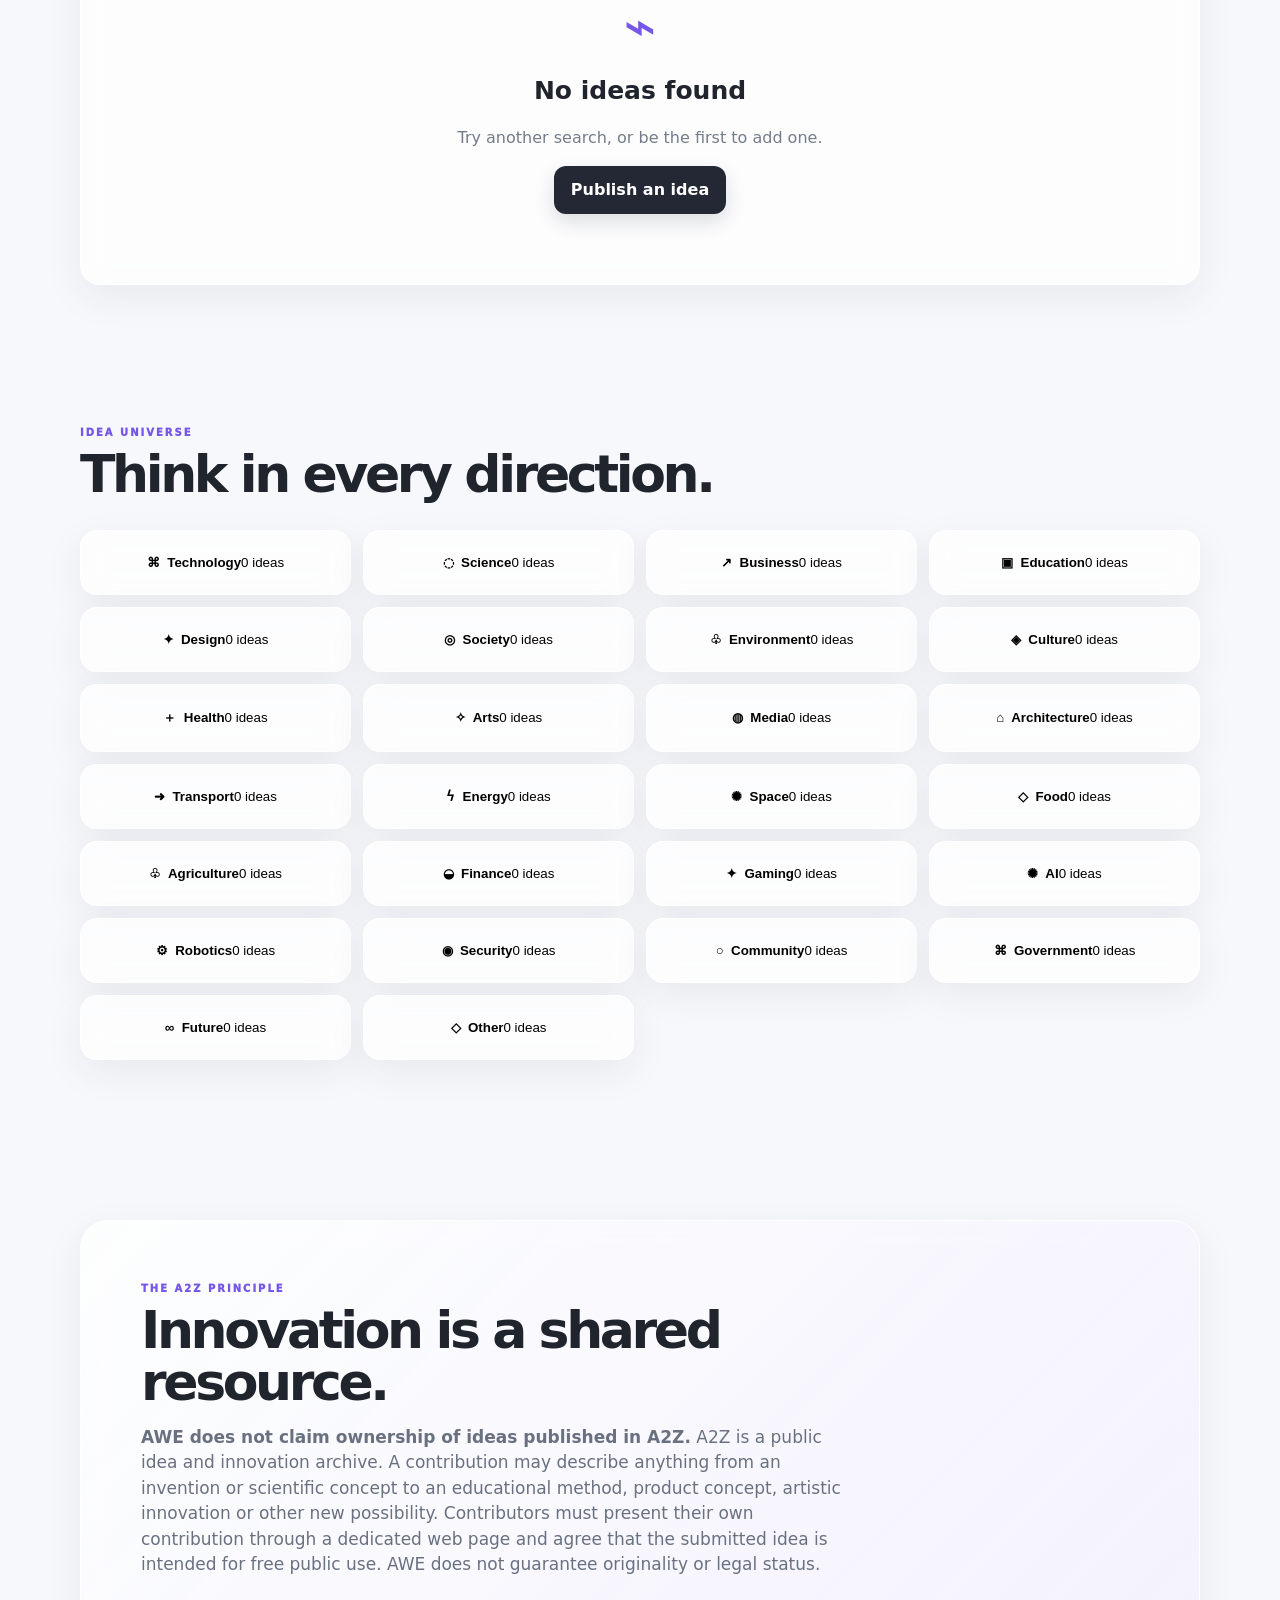
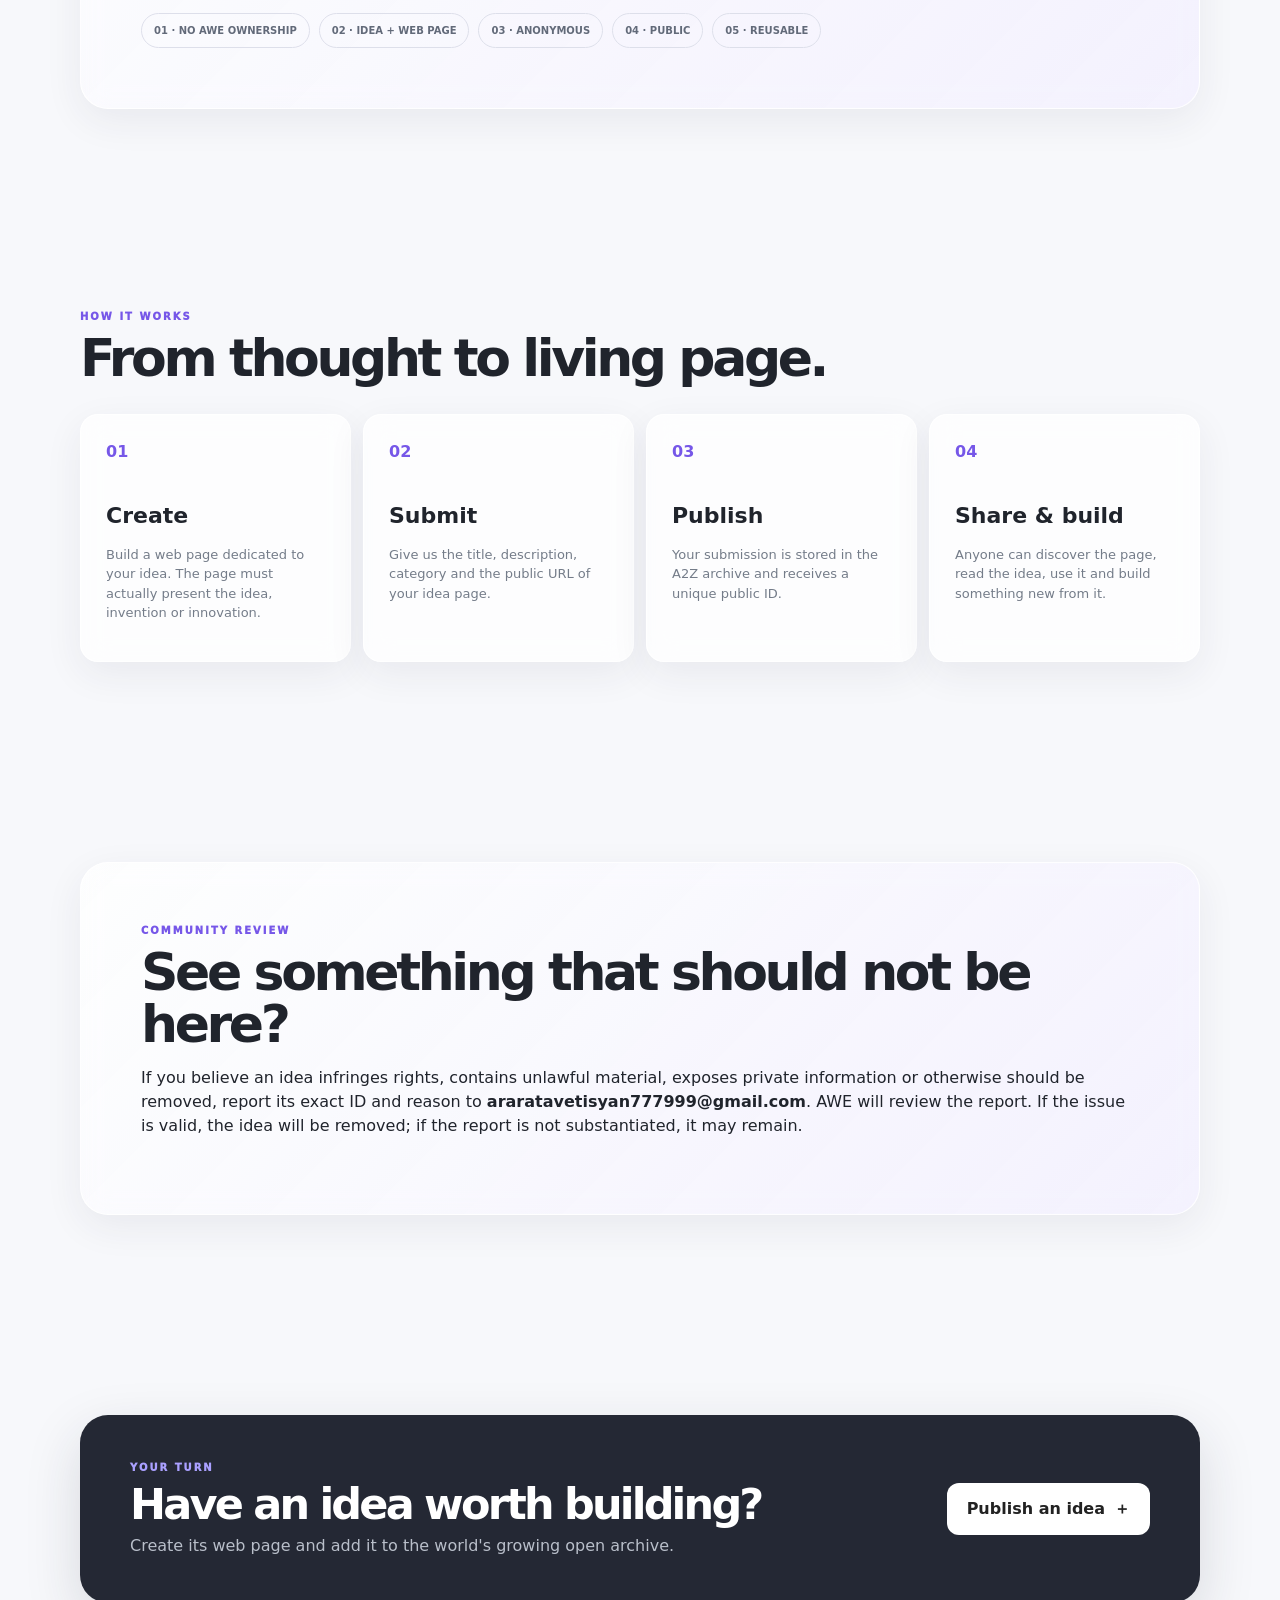
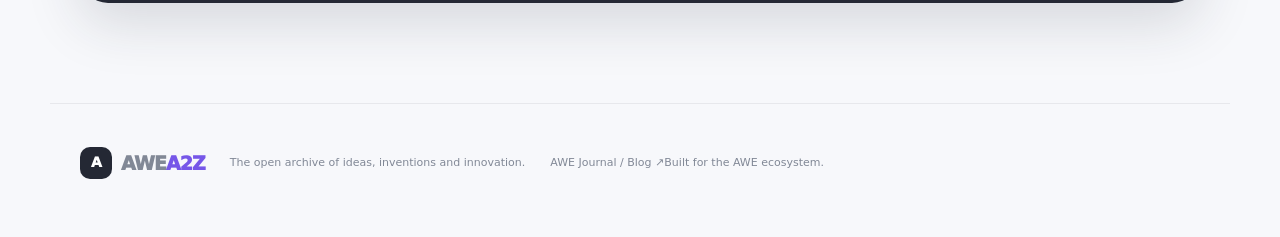
==== commit f6517a27: "feat: add AWE Journal blog link" ====
--- a/index.html
+++ b/index.html
@@ -1,2 +1,2 @@
 <!doctype html>
-<html lang="en"><head><meta charset="utf-8"><meta name="viewport" content="width=device-width,initial-scale=1"><meta name="description" content="AWE A2Z — a global open archive of ideas, inventions, innovations and possibilities."><title>AWE A2Z — The Open Idea Archive</title><link rel="stylesheet" href="styles.css"></head><body><div class="aurora aurora-a"></div><div class="aurora aurora-b"></div><div class="aurora aurora-c"></div><header class="nav glass"><a class="logo" href="#top"><span class="logo-mark">A</span><span>AWE<span class="accent">A2Z</span></span></a><nav><a href="#ideas">Explore</a><a href="idea-lab.html">Idea Lab</a><a href="#categories">Categories</a><a href="#about">About</a></nav><button class="btn btn-primary open-submit">Share an Idea <span>＋</span></button></header><main id="top"><section class="hero"><div class="eyebrow">AWE ARCHIVE · OPEN IDEAS & INNOVATION</div><h1>Turn an idea into a <em>living page.</em></h1><p class="hero-copy">A2Z is a public archive of ideas, inventions, innovations, discoveries, concepts and possibilities. Every submission must include a dedicated web page that presents the idea itself.</p><div class="hero-actions"><a class="btn btn-primary" href="#ideas">Explore the archive <span>↓</span></a><a class="btn btn-glass" href="idea-lab.html">Open the Idea Lab <span>✦</span></a><button class="btn btn-glass open-submit">Publish an innovation <span>＋</span></button></div><div class="stats glass"><div><strong id="count">—</strong><small>IDEAS ARCHIVED</small></div><div><strong id="catCount">—</strong><small>CATEGORIES</small></div><div><strong>OPEN</strong><small>FOR EVERYONE</small></div><div><strong>FREE</strong><small>TO USE</small></div></div></section><section class="capacity section"><div class="capacity-card glass"><div><div class="eyebrow">TODAY'S PUBLISHING CAPACITY</div><h2><span id="todayCount">0</span> / 100,000</h2><p id="capacityNote">Publishing is open.</p></div><div class="capacity-side"><strong><span id="remainingCount">100,000</span> remaining today</strong><span>Daily A2Z publishing limit</span></div><div class="capacity-track"><i id="capacityBar"></i></div></div></section><section id="ideas" class="section"><div class="section-head"><div><div class="eyebrow">THE ARCHIVE</div><h2>Explore ideas</h2><p>Search, filter, discover — and let one innovation lead to another.</p></div><button class="shuffle glass-btn" id="randomBtn">✦ Surprise me</button></div><div class="toolbar glass"><div class="search"><span>⌕</span><input id="search" type="search" placeholder="Search ideas, inventions, topics or keywords…"></div><select id="category"><option value="all">All categories</option></select><select id="sort"><option value="new">Newest</option><option value="old">Oldest</option><option value="az">A–Z</option></select></div><div id="ideaGrid" class="idea-grid"><div class="loading glass">Loading the archive<span>…</span></div></div><div id="empty" class="empty glass" hidden><div class="empty-symbol">⌁</div><h3>No ideas found</h3><p>Try another search, or be the first to add one.</p><button class="btn btn-primary open-submit">Publish an idea</button></div></section><section id="categories" class="section categories-section"><div class="eyebrow">IDEA UNIVERSE</div><h2>Think in every direction.</h2><div id="categoryGrid" class="category-grid"></div></section><section id="about" class="section manifesto"><div class="manifesto-card glass"><div class="eyebrow">THE A2Z PRINCIPLE</div><h2>Innovation is a shared resource.</h2><p><strong>AWE does not claim ownership of ideas published in A2Z.</strong> A2Z is a public idea and innovation archive. A contribution may describe anything from an invention or scientific concept to an educational method, product concept, artistic innovation or other new possibility. Contributors must present their own contribution through a dedicated web page and agree that the submitted idea is intended for free public use. AWE does not guarantee originality or legal status.</p><div class="principles"><span>01 · NO AWE OWNERSHIP</span><span>02 · IDEA + WEB PAGE</span><span>03 · ANONYMOUS</span><span>04 · PUBLIC</span><span>05 · REUSABLE</span></div></div></section><section class="section how"><div class="eyebrow">HOW IT WORKS</div><h2>From thought to living page.</h2><div class="steps"><article class="step glass"><b>01</b><h3>Create</h3><p>Build a web page dedicated to your idea. The page must actually present the idea, invention or innovation.</p></article><article class="step glass"><b>02</b><h3>Submit</h3><p>Give us the title, description, category and the public URL of your idea page.</p></article><article class="step glass"><b>03</b><h3>Publish</h3><p>Your submission is stored in the A2Z archive and receives a unique public ID.</p></article><article class="step glass"><b>04</b><h3>Share & build</h3><p>Anyone can discover the page, read the idea, use it and build something new from it.</p></article></div></section><section class="section"><div class="manifesto-card glass"><div class="eyebrow">COMMUNITY REVIEW</div><h2>See something that should not be here?</h2><p>If you believe an idea infringes rights, contains unlawful material, exposes private information or otherwise should be removed, report its exact ID and reason to <strong>araratavetisyan777999@gmail.com</strong>. AWE will review the report. If the issue is valid, the idea will be removed; if the report is not substantiated, it may remain.</p></div></section><section class="cta section"><div class="cta-card"><div><div class="eyebrow">YOUR TURN</div><h2>Have an idea worth building?</h2><p>Create its web page and add it to the world's growing open archive.</p></div><button class="btn btn-light open-submit">Publish an idea <span>＋</span></button></div></section></main><footer><div class="logo"><span class="logo-mark">A</span><span>AWE<span class="accent">A2Z</span></span></div><p>The open archive of ideas, inventions and innovation.</p><span>Built for the AWE ecosystem.</span></footer><div class="modal" id="submitModal" aria-hidden="true"><div class="modal-backdrop"></div><div class="modal-card glass"><button class="close" id="closeModal">×</button><div class="eyebrow">ADD TO A2Z</div><h2>Publish your idea.</h2><p class="modal-note">A2Z is for ideas, inventions and innovations expressed through text <strong>and a dedicated web page</strong>. There is no size limit for the idea or page. Your name is never required. AWE claims no ownership of the idea you submit.</p><form id="ideaForm"><label>Title<input name="title" maxlength="120" required placeholder="Give your idea a clear title"></label><label>Complete idea<textarea name="idea" maxlength="50000" required placeholder="Write the complete idea here. Explain the idea, invention, innovation, discovery, method, concept or possibility in enough detail to understand it."></textarea></label><label>Idea web page URL<input name="url" type="url" maxlength="2000" required placeholder="https://your-site.example/your-idea"></label><p class="field-help">Required: create a public web page about this exact idea and paste its URL above. The page may be hosted anywhere, but it must actually present the submitted idea. There is no A2Z size limit for the web page.</p><label>Category<select name="category" id="formCategory" required></select></label><label class="check"><input type="checkbox" name="anonymous" checked> Publish anonymously</label><label class="check"><input type="checkbox" name="freeuse" required> I confirm that this contribution and its idea web page are submitted for free public use, and that I have the right to submit the material.</label><div id="formStatus" class="form-status"></div><button class="btn btn-primary submit-btn" type="submit">Publish to A2Z <span>→</span></button></form></div></div><script src="app.js"></script></body></html>+<html lang="en"><head><meta charset="utf-8"><meta name="viewport" content="width=device-width,initial-scale=1"><meta name="description" content="AWE A2Z — a global open archive of ideas, inventions, innovations and possibilities."><title>AWE A2Z — The Open Idea Archive</title><link rel="stylesheet" href="styles.css"></head><body><div class="aurora aurora-a"></div><div class="aurora aurora-b"></div><div class="aurora aurora-c"></div><header class="nav glass"><a class="logo" href="#top"><span class="logo-mark">A</span><span>AWE<span class="accent">A2Z</span></span></a><nav><a href="#ideas">Explore</a><a href="idea-lab.html">Idea Lab</a><a href="#categories">Categories</a><a href="#about">About</a><a href="https://blogma-wa.blogspot.com/" target="_blank" rel="noopener">Blog</a></nav><button class="btn btn-primary open-submit">Share an Idea <span>＋</span></button></header><main id="top"><section class="hero"><div class="eyebrow">AWE ARCHIVE · OPEN IDEAS & INNOVATION</div><h1>Turn an idea into a <em>living page.</em></h1><p class="hero-copy">A2Z is a public archive of ideas, inventions, innovations, discoveries, concepts and possibilities. Every submission must include a dedicated web page that presents the idea itself.</p><div class="hero-actions"><a class="btn btn-primary" href="#ideas">Explore the archive <span>↓</span></a><a class="btn btn-glass" href="idea-lab.html">Open the Idea Lab <span>✦</span></a><button class="btn btn-glass open-submit">Publish an innovation <span>＋</span></button></div><div class="stats glass"><div><strong id="count">—</strong><small>IDEAS ARCHIVED</small></div><div><strong id="catCount">—</strong><small>CATEGORIES</small></div><div><strong>OPEN</strong><small>FOR EVERYONE</small></div><div><strong>FREE</strong><small>TO USE</small></div></div></section><section class="capacity section"><div class="capacity-card glass"><div><div class="eyebrow">TODAY'S PUBLISHING CAPACITY</div><h2><span id="todayCount">0</span> / 100,000</h2><p id="capacityNote">Publishing is open.</p></div><div class="capacity-side"><strong><span id="remainingCount">100,000</span> remaining today</strong><span>Daily A2Z publishing limit</span></div><div class="capacity-track"><i id="capacityBar"></i></div></div></section><section id="ideas" class="section"><div class="section-head"><div><div class="eyebrow">THE ARCHIVE</div><h2>Explore ideas</h2><p>Search, filter, discover — and let one innovation lead to another.</p></div><button class="shuffle glass-btn" id="randomBtn">✦ Surprise me</button></div><div class="toolbar glass"><div class="search"><span>⌕</span><input id="search" type="search" placeholder="Search ideas, inventions, topics or keywords…"></div><select id="category"><option value="all">All categories</option></select><select id="sort"><option value="new">Newest</option><option value="old">Oldest</option><option value="az">A–Z</option></select></div><div id="ideaGrid" class="idea-grid"><div class="loading glass">Loading the archive<span>…</span></div></div><div id="empty" class="empty glass" hidden><div class="empty-symbol">⌁</div><h3>No ideas found</h3><p>Try another search, or be the first to add one.</p><button class="btn btn-primary open-submit">Publish an idea</button></div></section><section id="categories" class="section categories-section"><div class="eyebrow">IDEA UNIVERSE</div><h2>Think in every direction.</h2><div id="categoryGrid" class="category-grid"></div></section><section id="about" class="section manifesto"><div class="manifesto-card glass"><div class="eyebrow">THE A2Z PRINCIPLE</div><h2>Innovation is a shared resource.</h2><p><strong>AWE does not claim ownership of ideas published in A2Z.</strong> A2Z is a public idea and innovation archive. A contribution may describe anything from an invention or scientific concept to an educational method, product concept, artistic innovation or other new possibility. Contributors must present their own contribution through a dedicated web page and agree that the submitted idea is intended for free public use. AWE does not guarantee originality or legal status.</p><div class="principles"><span>01 · NO AWE OWNERSHIP</span><span>02 · IDEA + WEB PAGE</span><span>03 · ANONYMOUS</span><span>04 · PUBLIC</span><span>05 · REUSABLE</span></div></div></section><section class="section how"><div class="eyebrow">HOW IT WORKS</div><h2>From thought to living page.</h2><div class="steps"><article class="step glass"><b>01</b><h3>Create</h3><p>Build a web page dedicated to your idea. The page must actually present the idea, invention or innovation.</p></article><article class="step glass"><b>02</b><h3>Submit</h3><p>Give us the title, description, category and the public URL of your idea page.</p></article><article class="step glass"><b>03</b><h3>Publish</h3><p>Your submission is stored in the A2Z archive and receives a unique public ID.</p></article><article class="step glass"><b>04</b><h3>Share & build</h3><p>Anyone can discover the page, read the idea, use it and build something new from it.</p></article></div></section><section class="section"><div class="manifesto-card glass"><div class="eyebrow">COMMUNITY REVIEW</div><h2>See something that should not be here?</h2><p>If you believe an idea infringes rights, contains unlawful material, exposes private information or otherwise should be removed, report its exact ID and reason to <strong>araratavetisyan777999@gmail.com</strong>. AWE will review the report. If the issue is valid, the idea will be removed; if the report is not substantiated, it may remain.</p></div></section><section class="cta section"><div class="cta-card"><div><div class="eyebrow">YOUR TURN</div><h2>Have an idea worth building?</h2><p>Create its web page and add it to the world's growing open archive.</p></div><button class="btn btn-light open-submit">Publish an idea <span>＋</span></button></div></section></main><footer><div class="logo"><span class="logo-mark">A</span><span>AWE<span class="accent">A2Z</span></span></div><p>The open archive of ideas, inventions and innovation.</p><div class="footer-links"><a href="https://blogma-wa.blogspot.com/" target="_blank" rel="noopener">AWE Journal / Blog ↗</a><span>Built for the AWE ecosystem.</span></div></footer><div class="modal" id="submitModal" aria-hidden="true"><div class="modal-backdrop"></div><div class="modal-card glass"><button class="close" id="closeModal">×</button><div class="eyebrow">ADD TO A2Z</div><h2>Publish your idea.</h2><p class="modal-note">A2Z is for ideas, inventions and innovations expressed through text <strong>and a dedicated web page</strong>. There is no size limit for the idea or page. Your name is never required. AWE claims no ownership of the idea you submit.</p><form id="ideaForm"><label>Title<input name="title" maxlength="120" required placeholder="Give your idea a clear title"></label><label>Complete idea<textarea name="idea" maxlength="50000" required placeholder="Write the complete idea here. Explain the idea, invention, innovation, discovery, method, concept or possibility in enough detail to understand it."></textarea></label><label>Idea web page URL<input name="url" type="url" maxlength="2000" required placeholder="https://your-site.example/your-idea"></label><p class="field-help">Required: create a public web page about this exact idea and paste its URL above. The page may be hosted anywhere, but it must actually present the submitted idea. There is no A2Z size limit for the web page.</p><label>Category<select name="category" id="formCategory" required></select></label><label class="check"><input type="checkbox" name="anonymous" checked> Publish anonymously</label><label class="check"><input type="checkbox" name="freeuse" required> I confirm that this contribution and its idea web page are submitted for free public use, and that I have the right to submit the material.</label><div id="formStatus" class="form-status"></div><button class="btn btn-primary submit-btn" type="submit">Publish to A2Z <span>→</span></button></form></div></div><script src="app.js"></script></body></html>
